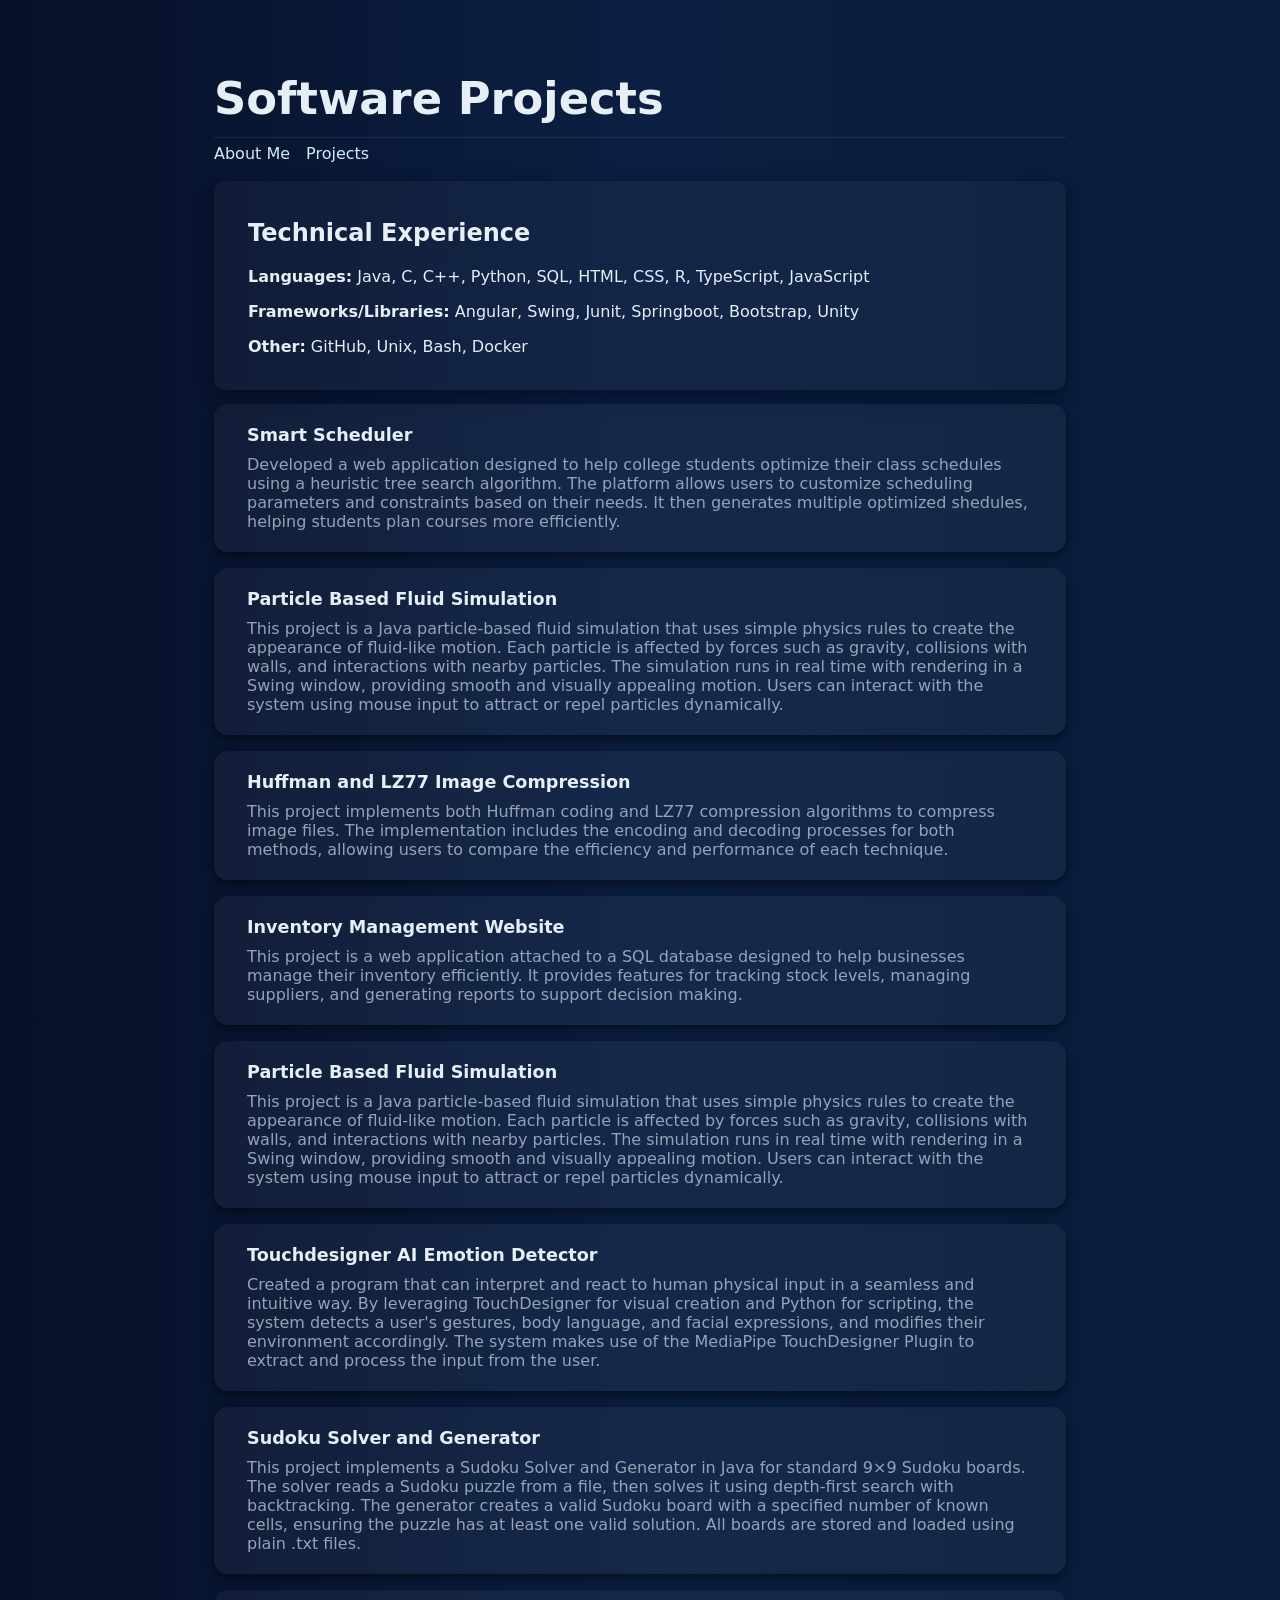
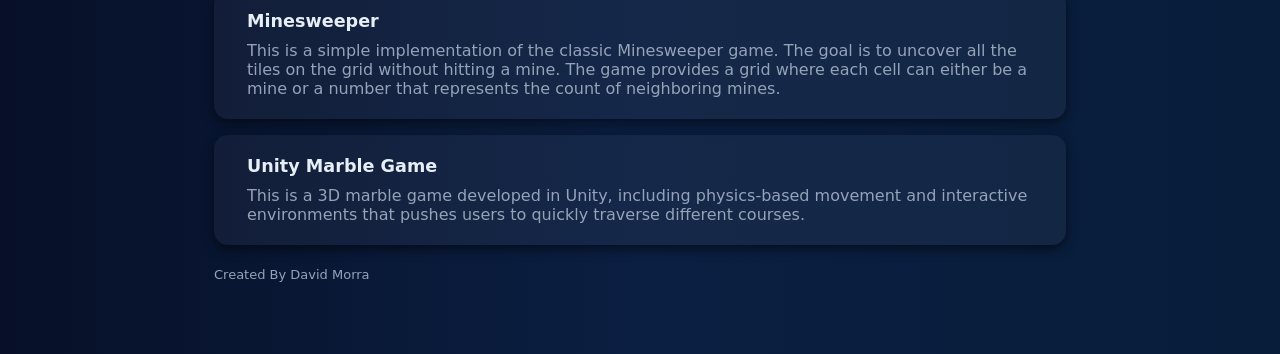
==== projects.html @ f547b562 "Add files via upload" ====
<!doctype html>
<html lang="en">
<head>
  <meta charset="utf-8">
  <meta name="viewport" content="width=device-width,initial-scale=1">
  <title>Projects — Website</title>
  <link rel="stylesheet" href="styles.css">
</head>
<body>
  <div class="wrap">
    <div class="topbar">
      <div class="topbar-title">
        <h1>Software Projects</h1>
      </div>
    </div>
    <nav class="site-nav">
      <a href="index.html">About Me</a>
      <a href="projects.html">Projects</a>
    </nav>

    <main style="margin-top:18px">
      <section class="card">
        <h2>Technical Experience</h2>
        <p><b>Languages:</b> Java, C, C++, Python, SQL, HTML, CSS, R, TypeScript, JavaScript</p>
        <p><b>Frameworks/Libraries:</b> Angular, Swing, Junit, Springboot, Bootstrap, Unity</p>
        <p><b>Other:</b> GitHub, Unix, Bash, Docker</p>
      </section>

      <section class="project-list">
        <a href="#" class="project-card-link">
          <article class="project-card">
            <h3>Smart Scheduler</h3>
            <p>Developed a web application designed to help college students optimize their class schedules using a heuristic tree search algorithm. The platform allows users to customize scheduling parameters and constraints based on their needs. It then generates multiple optimized shedules, helping students plan courses more efficiently.</p>
          </article>
        </a>
        <a href="https://github.com/DaveMorra/Particle-Based-Fluid-Simulation" target="_blank" class="project-card-link">
          <article class="project-card">
            <h3>Particle Based Fluid Simulation</h3>
            <p>This project is a Java particle-based fluid simulation that uses simple physics rules to create the appearance of fluid-like motion. Each particle is affected by forces such as gravity, collisions with walls, and interactions with nearby particles. The simulation runs in real time with rendering in a Swing window, providing smooth and visually appealing motion. Users can interact with the system using mouse input to attract or repel particles dynamically.</p>
          </article>
        </a>
        <a href="https://github.com/DaveMorra/Huffman-And-Iz77-Image-Compression" target="_blank" class="project-card-link">
          <article class="project-card">
            <h3>Huffman and LZ77 Image Compression</h3>
            <p>This project implements both Huffman coding and LZ77 compression algorithms to compress image files. The implementation includes the encoding and decoding processes for both methods, allowing users to compare the efficiency and performance of each technique.</p>
          </article>
        </a>
        <a href="https://github.com/DaveMorra/Inventory-Management-Website" target="_blank" class="project-card-link">
          <article class="project-card">
            <h3>Inventory Management Website</h3>
            <p>This project is a web application attached to a SQL database designed to help businesses manage their inventory efficiently. It provides features for tracking stock levels, managing suppliers, and generating reports to support decision making.</p>
          </article>
        </a>
        <a href="https://github.com/DaveMorra/Particle-Based-Fluid-Simulation" target="_blank" class="project-card-link">
          <article class="project-card">
            <h3>Particle Based Fluid Simulation</h3>
            <p>This project is a Java particle-based fluid simulation that uses simple physics rules to create the appearance of fluid-like motion. Each particle is affected by forces such as gravity, collisions with walls, and interactions with nearby particles. The simulation runs in real time with rendering in a Swing window, providing smooth and visually appealing motion. Users can interact with the system using mouse input to attract or repel particles dynamically.</p>
          </article>
        </a>
                <a href="https://github.com/DaveMorra/Touchdesigner-AI-Emotion-Detector" target="_blank" class="project-card-link">
          <article class="project-card">
            <h3>Touchdesigner AI Emotion Detector</h3>
            <p>Created a program that can interpret and react to human physical input in a seamless and intuitive way. By leveraging TouchDesigner for visual creation and Python for scripting, the system detects a user's gestures, body language, and facial expressions, and modifies their environment accordingly. The system makes use of the MediaPipe TouchDesigner Plugin to extract and process the input from the user.</p>
          </article>
        </a>
                <a href="https://github.com/DaveMorra/Sudoku-Solver-And-Generator" target="_blank" class="project-card-link">
          <article class="project-card">
            <h3>Sudoku Solver and Generator</h3>
            <p>This project implements a Sudoku Solver and Generator in Java for standard 9×9 Sudoku boards. The solver reads a Sudoku puzzle from a file, then solves it using depth-first search with backtracking. The generator creates a valid Sudoku board with a specified number of known cells, ensuring the puzzle has at least one valid solution. All boards are stored and loaded using plain .txt files.</p>
          </article>
        </a>
                <a href="https://github.com/DaveMorra/Minesweeper" target="_blank" class="project-card-link">
          <article class="project-card">
            <h3>Minesweeper</h3>
            <p>This is a simple implementation of the classic Minesweeper game. The goal is to uncover all the tiles on the grid without hitting a mine. The game provides a grid where each cell can either be a mine or a number that represents the count of neighboring mines.</p>
          </article>
        </a>
          <a href="https://www.youtube.com/watch?v=tYbfSUVoG9Q" target="_blank" class="project-card-link">
          <article class="project-card">
            <h3>Unity Marble Game</h3>
            <p>This is a 3D marble game developed in Unity, including physics-based movement and interactive environments that pushes users to quickly traverse different courses.</p>
          </article>
        </a>
      </section>

      <footer>
        <div>Created By David Morra</div>
      </footer>
    </main>
  </div>
</body>
</html>
---- styles.css ----
:root{--bg:#0f1724;--card:#0b1220;--accent:#06b6d4;--muted:#94a3b8;color-scheme:dark}
*{box-sizing:border-box}
html{min-height:100%}
body{min-height:100vh;margin:0;font-family:Inter,Segoe UI,Roboto,system-ui,-apple-system,Arial;background:linear-gradient(270deg,#071028 0%,#0b1f42 25%,#081d3a 50%,#0b1f42 75%,#071028 100%);background-size:200% 200%;-webkit-animation:AnimationName 30s ease infinite;-moz-animation:AnimationName 30s ease infinite;animation:AnimationName 30s ease infinite;color:#e6eef6;overflow-x:hidden}
.wrap{max-width:900px;margin:48px auto;padding:24px}
header{display:flex;align-items:center;justify-content:space-between;gap:1rem;flex-wrap:wrap}
.topbar{display:flex;align-items:center;justify-content:space-between;gap:1rem;padding-bottom:12px;border-bottom:1px solid rgba(255,255,255,.08)}
.topbar + .site-nav{margin-top:6px}
.topbar-title{display:flex;align-items:flex-end;gap:0.75rem}
.topbar-title h1{margin:0;font-weight:700;font-size:2.8rem}
.header-right{display:flex;align-items:center;gap:1rem}
.site-nav{display:flex;gap:16px}
.site-nav a{color:#cfeff6;text-decoration:none;font-weight:500;transition:color .2s ease}
.site-nav a:hover{color:var(--accent)}
p.lead{color:var(--muted);margin:0}
.card{background:rgba(255,255,255,0.03);padding:18px 34px;border-radius:12px;box-shadow:0 6px 18px rgba(2,6,23,.6)}
.project-list{display:grid;gap:16px;margin-top:14px}
.project-card-link{text-decoration:none;color:inherit;display:block}
.project-card{background:rgba(255,255,255,0.04);padding:20px 32px;border-radius:14px;border:1px solid rgba(255, 255, 255, 0.0);box-shadow:0 4px 12px rgba(0,0,0,.55);transition:transform .2s ease,box-shadow .2s ease;cursor:pointer}
.project-card-link:hover .project-card{transform:translateY(-2px);box-shadow:0 14px 30px rgba(0,0,0,.45)}
.project-card h3{margin:0 0 10px;font-size:1.1rem}
.project-card p{margin:0;color:var(--muted)}
pre{white-space:pre-wrap;font-size:13px;color:#cfeff6}
.btn{background:var(--accent);color:#04202a;padding:8px 12px;border-radius:8px;border:none;cursor:pointer}
footer{margin-top:22px;color:var(--muted);font-size:13px}
@media (max-width:768px){
  .wrap{max-width:100%;margin:20px auto;padding:16px}
  .topbar{flex-direction:column;align-items:flex-start;gap:1rem}
  .topbar-title{width:100%}
  .topbar-title h1{font-size:2.4rem}
  .site-nav{gap:12px}
  .page-intro{margin-top:12px}
  .card{padding:18px 20px}
  .project-card{padding:16px 20px}
  p.lead{font-size:0.95rem}
  h2{font-size:1.5rem}
}

@media (max-width:480px){
  .wrap{padding:12px}
  .topbar-title h1{font-size:2rem}
  .site-nav{gap:10px}
  .site-nav a{font-size:0.9rem}
  .card{padding:14px 16px}
  .project-card{padding:14px 16px}
  p{font-size:0.95rem}
  footer{font-size:12px}
}

@-webkit-keyframes AnimationName {
    0%{background-position:0% 50%}
    50%{background-position:100% 50%}
    100%{background-position:0% 50%}
}
@-moz-keyframes AnimationName {
    0%{background-position:0% 50%}
    50%{background-position:100% 50%}
    100%{background-position:0% 50%}
}
@keyframes AnimationName {
    0%{background-position:0% 50%}
    50%{background-position:100% 50%}
    100%{background-position:0% 50%}
}
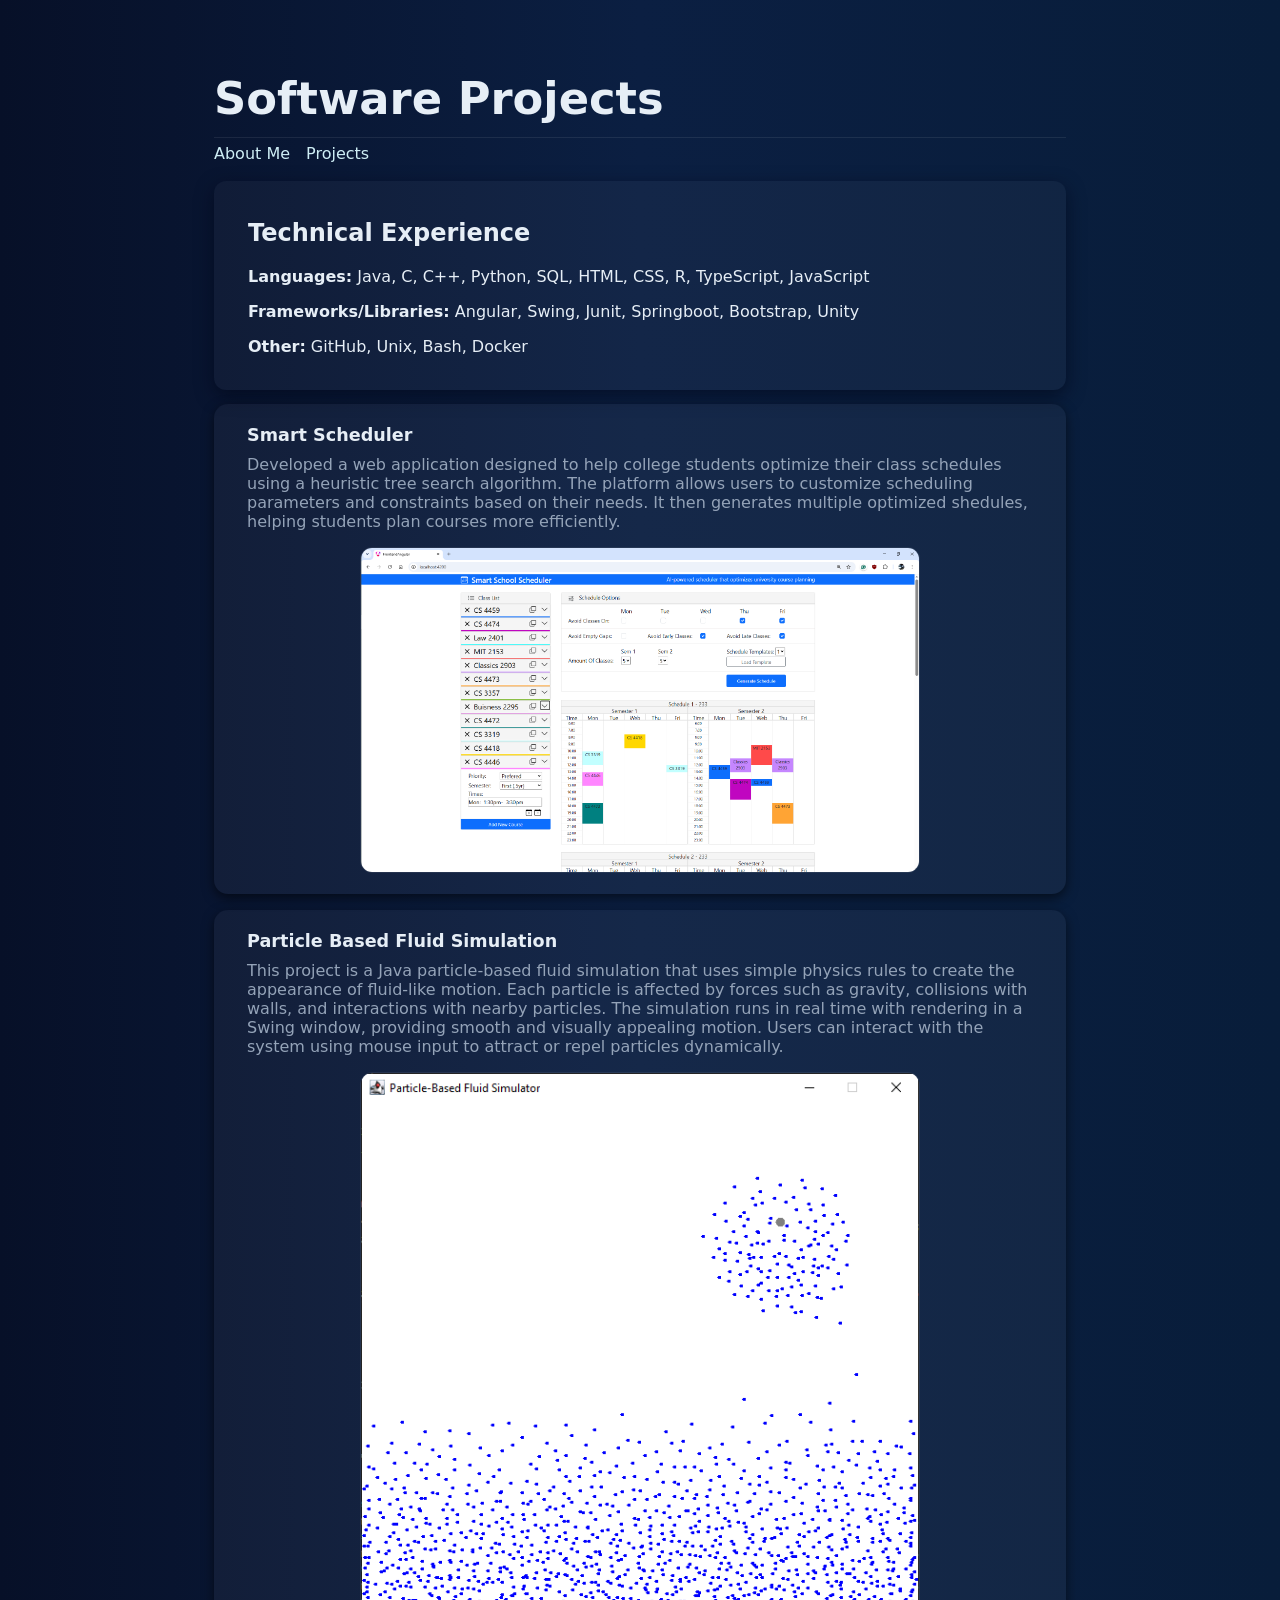
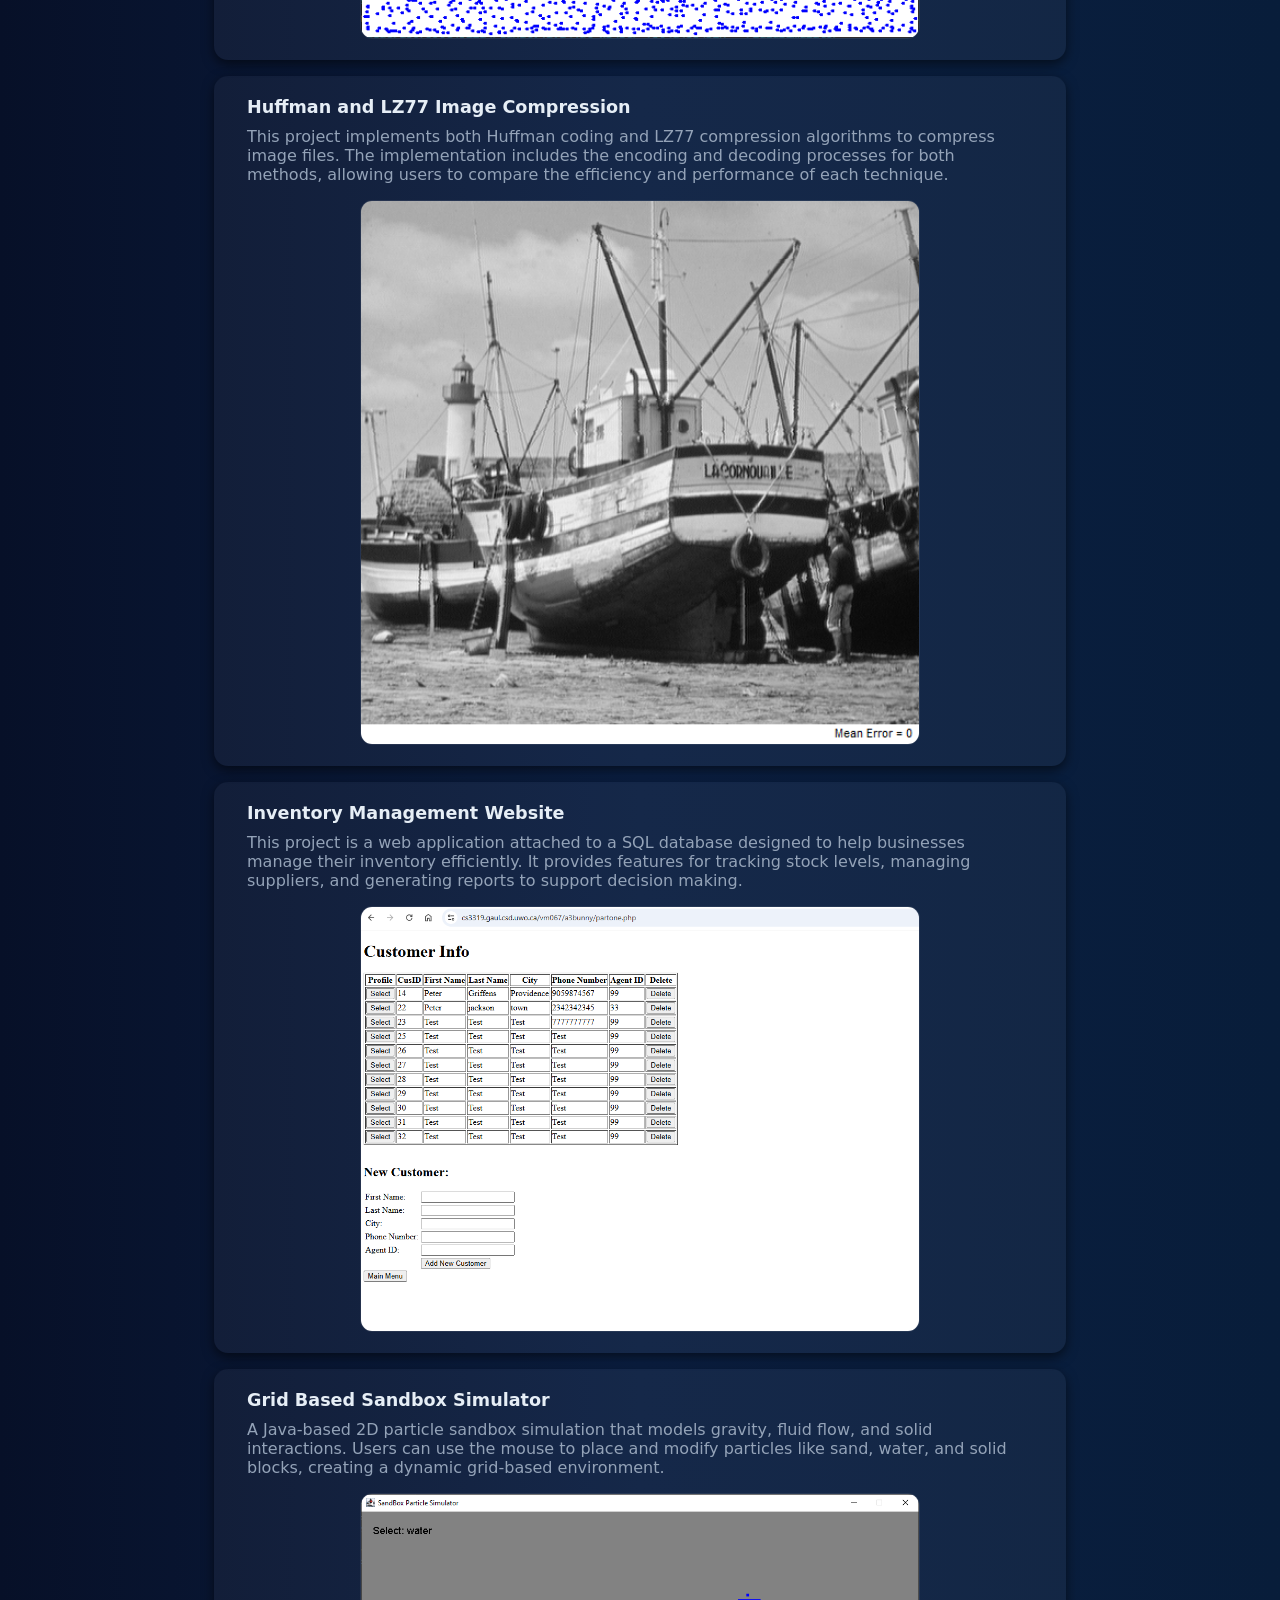
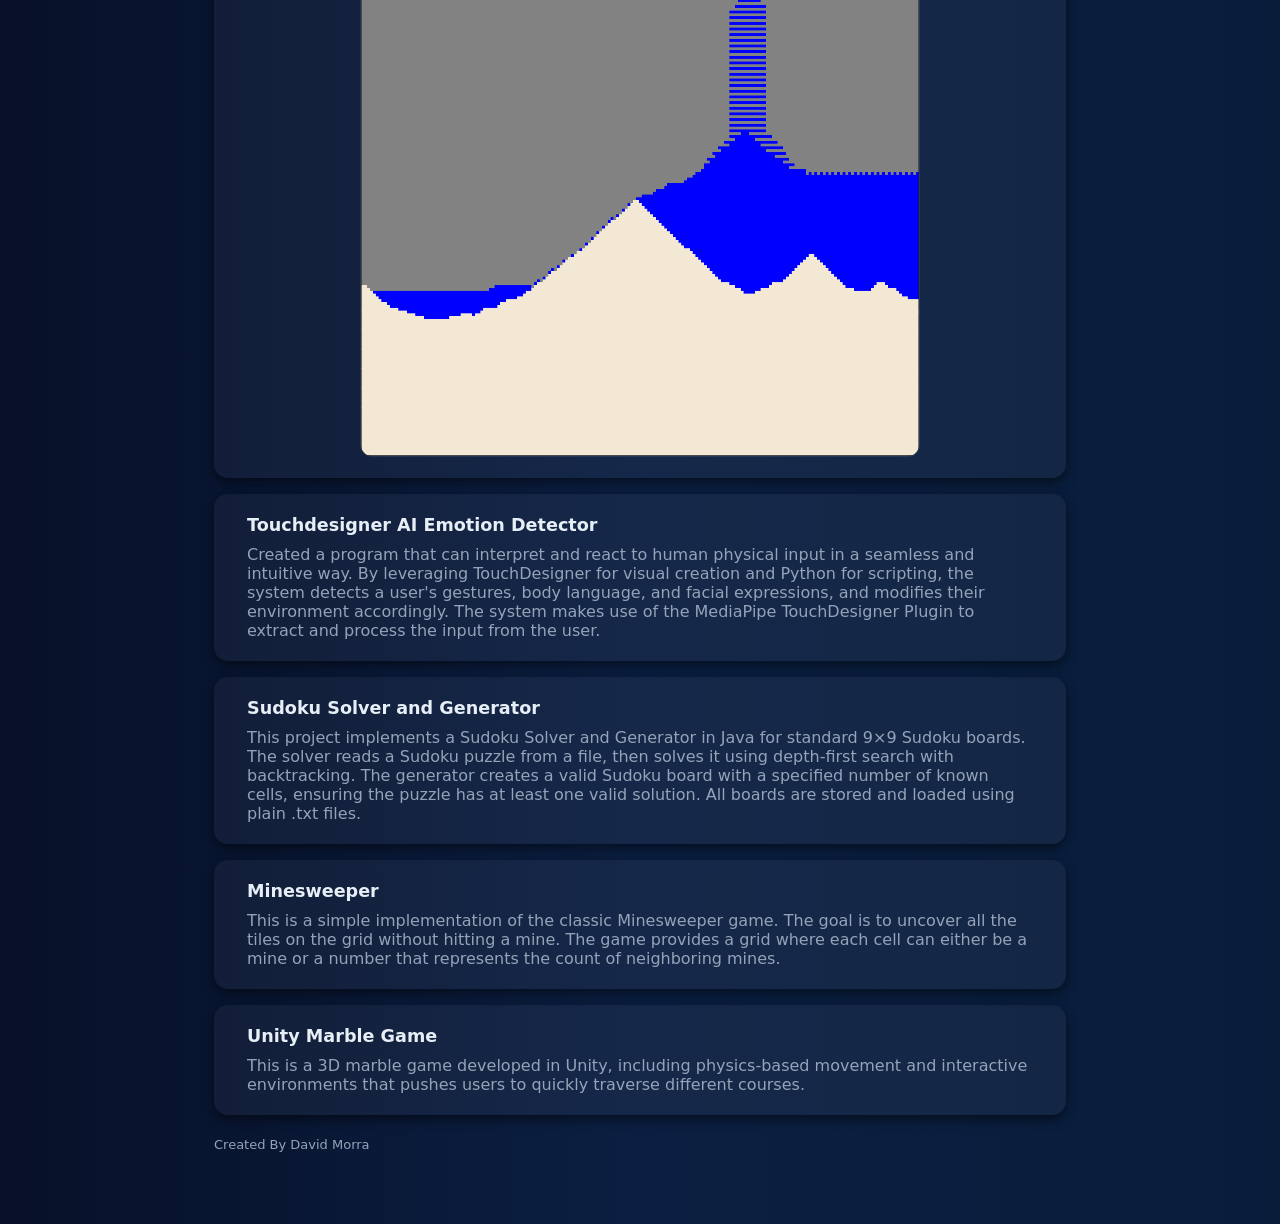
==== commit 21d42618: "Add files via upload" ====
--- a/projects.html
+++ b/projects.html
@@ -3,7 +3,7 @@
 <head>
   <meta charset="utf-8">
   <meta name="viewport" content="width=device-width,initial-scale=1">
-  <title>Projects — Website</title>
+  <title>David Morra — Projects</title>
   <link rel="stylesheet" href="styles.css">
 </head>
 <body>
@@ -27,34 +27,39 @@
       </section>
 
       <section class="project-list">
-        <a href="#" class="project-card-link">
+        <a href="" class="project-card-link">
           <article class="project-card">
             <h3>Smart Scheduler</h3>
             <p>Developed a web application designed to help college students optimize their class schedules using a heuristic tree search algorithm. The platform allows users to customize scheduling parameters and constraints based on their needs. It then generates multiple optimized shedules, helping students plan courses more efficiently.</p>
+            <img class="project-card-image" src="images/sss3.png" alt="Smart Scheduler screenshot">
           </article>
         </a>
         <a href="https://github.com/DaveMorra/Particle-Based-Fluid-Simulation" target="_blank" class="project-card-link">
           <article class="project-card">
             <h3>Particle Based Fluid Simulation</h3>
             <p>This project is a Java particle-based fluid simulation that uses simple physics rules to create the appearance of fluid-like motion. Each particle is affected by forces such as gravity, collisions with walls, and interactions with nearby particles. The simulation runs in real time with rendering in a Swing window, providing smooth and visually appealing motion. Users can interact with the system using mouse input to attract or repel particles dynamically.</p>
+            <img class="project-card-image" src="images/pbfs1.png" alt="Particle Based Fluid Simulation screenshot">
           </article>
         </a>
         <a href="https://github.com/DaveMorra/Huffman-And-Iz77-Image-Compression" target="_blank" class="project-card-link">
           <article class="project-card">
             <h3>Huffman and LZ77 Image Compression</h3>
             <p>This project implements both Huffman coding and LZ77 compression algorithms to compress image files. The implementation includes the encoding and decoding processes for both methods, allowing users to compare the efficiency and performance of each technique.</p>
+            <img class="project-card-image" src="images/ca1.png" alt="Image compression screenshot">
           </article>
         </a>
-        <a href="https://github.com/DaveMorra/Inventory-Management-Website" target="_blank" class="project-card-link">
+        <a href="" target="_blank" class="project-card-link">
           <article class="project-card">
             <h3>Inventory Management Website</h3>
             <p>This project is a web application attached to a SQL database designed to help businesses manage their inventory efficiently. It provides features for tracking stock levels, managing suppliers, and generating reports to support decision making.</p>
+            <img class="project-card-image" src="images/sd2.png" alt="Inventory Management screenshot">
           </article>
         </a>
-        <a href="https://github.com/DaveMorra/Particle-Based-Fluid-Simulation" target="_blank" class="project-card-link">
+        <a href="https://github.com/DaveMorra/Grid-Based-Sandbox-Simulator" target="_blank" class="project-card-link">
           <article class="project-card">
-            <h3>Particle Based Fluid Simulation</h3>
-            <p>This project is a Java particle-based fluid simulation that uses simple physics rules to create the appearance of fluid-like motion. Each particle is affected by forces such as gravity, collisions with walls, and interactions with nearby particles. The simulation runs in real time with rendering in a Swing window, providing smooth and visually appealing motion. Users can interact with the system using mouse input to attract or repel particles dynamically.</p>
+            <h3>Grid Based Sandbox Simulator</h3>
+            <p>A Java-based 2D particle sandbox simulation that models gravity, fluid flow, and solid interactions. Users can use the mouse to place and modify particles like sand, water, and solid blocks, creating a dynamic grid-based environment.</p>
+            <img class="project-card-image" src="images/sps1.png" alt="Grid Based Sandbox Simulator screenshot">
           </article>
         </a>
                 <a href="https://github.com/DaveMorra/Touchdesigner-AI-Emotion-Detector" target="_blank" class="project-card-link">
--- a/styles.css
+++ b/styles.css
@@ -17,6 +17,7 @@
 .project-list{display:grid;gap:16px;margin-top:14px}
 .project-card-link{text-decoration:none;color:inherit;display:block}
 .project-card{background:rgba(255,255,255,0.04);padding:20px 32px;border-radius:14px;border:1px solid rgba(255, 255, 255, 0.0);box-shadow:0 4px 12px rgba(0,0,0,.55);transition:transform .2s ease,box-shadow .2s ease;cursor:pointer}
+.project-card-image{display:block;width:100%;max-width:560px;height:auto;margin:16px auto 0 auto;border-radius:12px;border:1px solid rgba(255,255,255,.08)}
 .project-card-link:hover .project-card{transform:translateY(-2px);box-shadow:0 14px 30px rgba(0,0,0,.45)}
 .project-card h3{margin:0 0 10px;font-size:1.1rem}
 .project-card p{margin:0;color:var(--muted)}
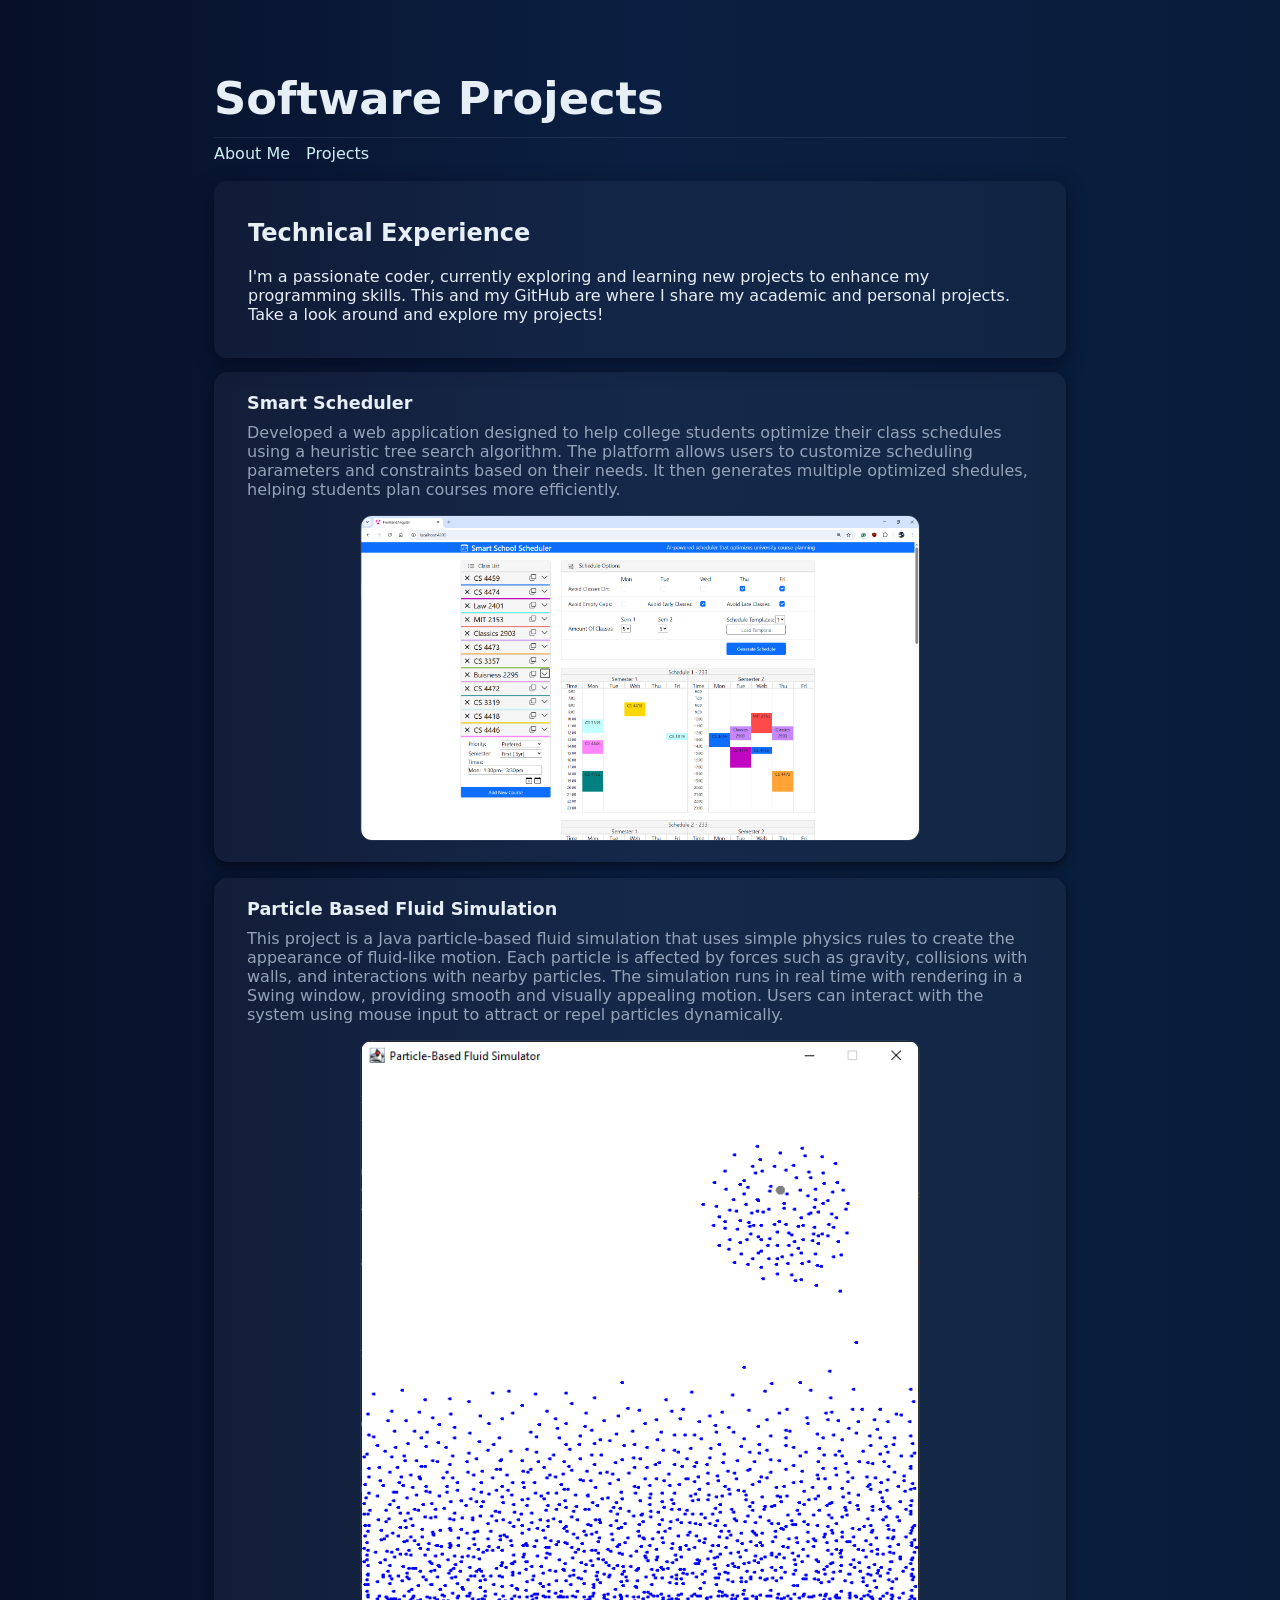
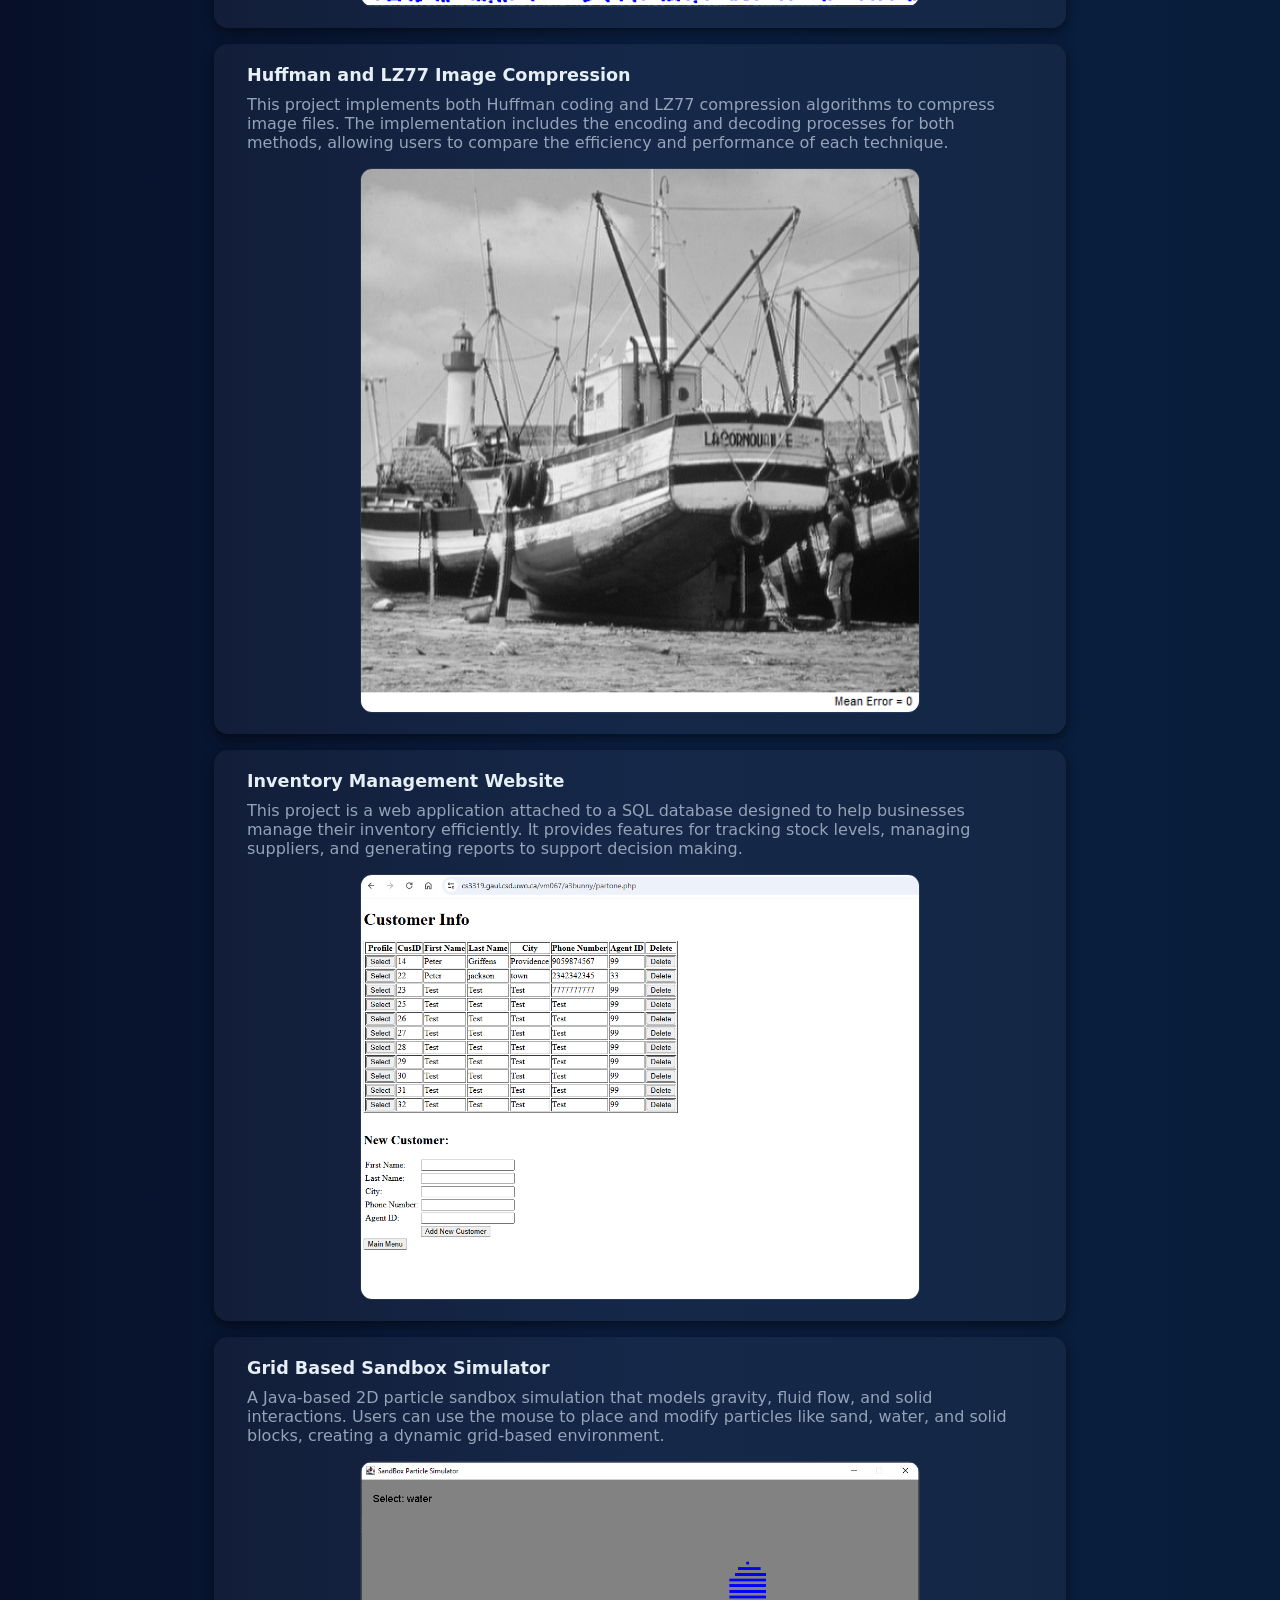
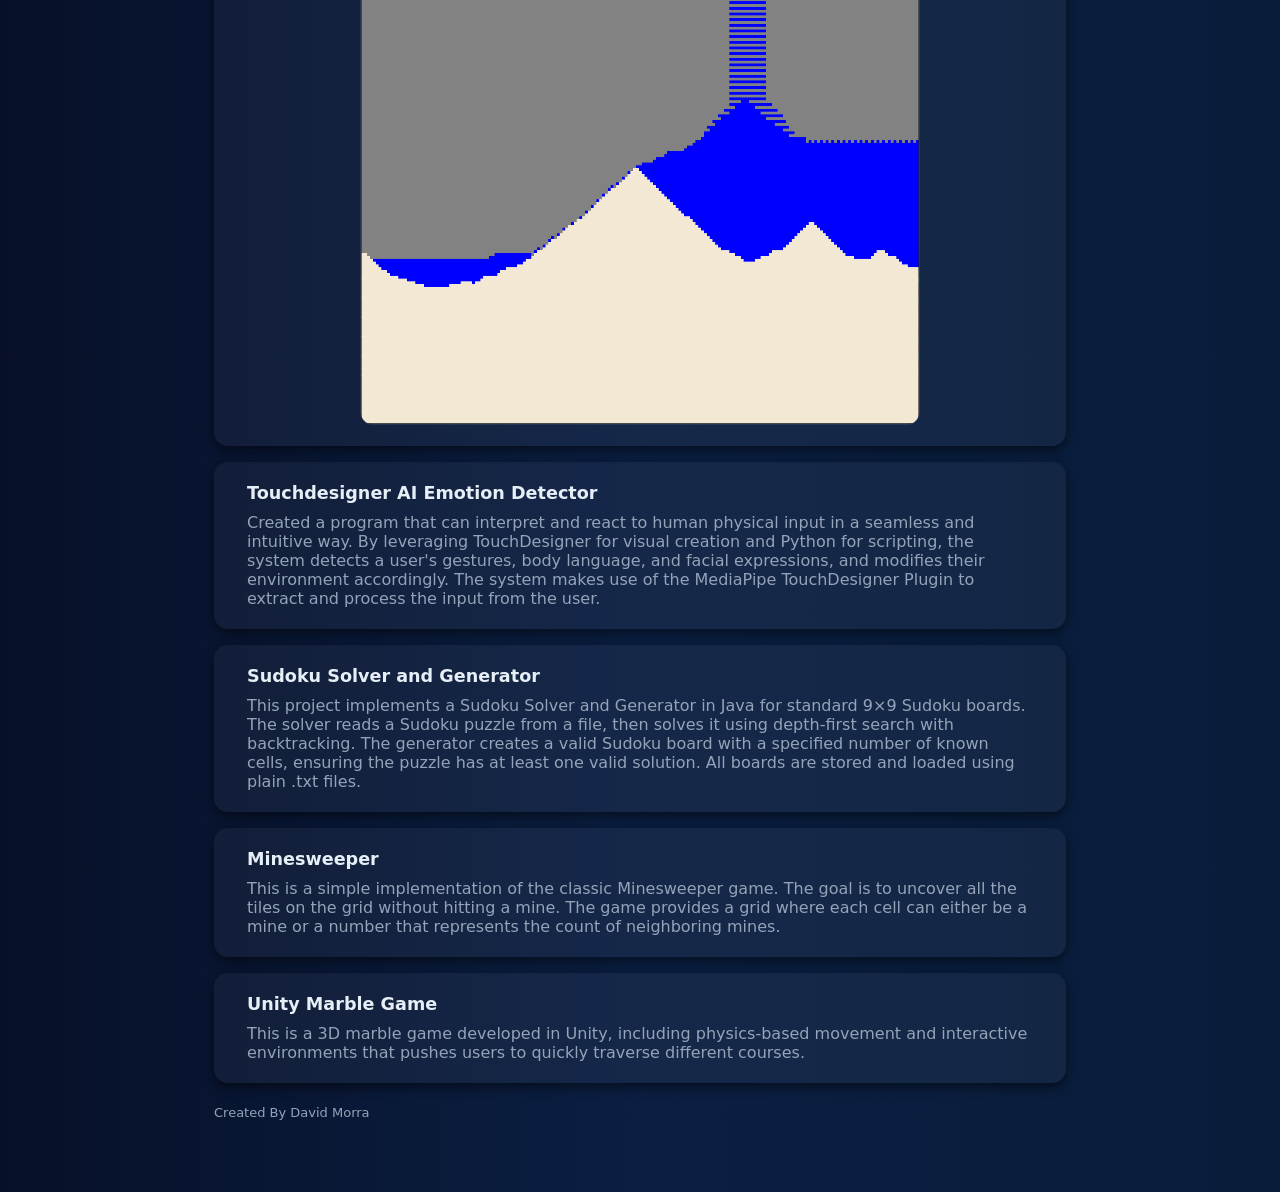
==== commit 3c2f3bf3: "Update projects.html" ====
--- a/projects.html
+++ b/projects.html
@@ -21,9 +21,7 @@
     <main style="margin-top:18px">
       <section class="card">
         <h2>Technical Experience</h2>
-        <p><b>Languages:</b> Java, C, C++, Python, SQL, HTML, CSS, R, TypeScript, JavaScript</p>
-        <p><b>Frameworks/Libraries:</b> Angular, Swing, Junit, Springboot, Bootstrap, Unity</p>
-        <p><b>Other:</b> GitHub, Unix, Bash, Docker</p>
+        <p>I'm a passionate coder, currently exploring and learning new projects to enhance my programming skills. This and my GitHub are where I share my academic and personal projects. Take a look around and explore my projects!</p>
       </section>
 
       <section class="project-list">
@@ -94,4 +92,4 @@
     </main>
   </div>
 </body>
-</html>+</html>
--- a/styles.css
+++ b/styles.css
@@ -24,6 +24,7 @@
 pre{white-space:pre-wrap;font-size:13px;color:#cfeff6}
 .btn{background:var(--accent);color:#04202a;padding:8px 12px;border-radius:8px;border:none;cursor:pointer}
 footer{margin-top:22px;color:var(--muted);font-size:13px}
+project-card-image{max-width:468px}
 @media (max-width:768px){
   .wrap{max-width:100%;margin:20px auto;padding:16px}
   .topbar{flex-direction:column;align-items:flex-start;gap:1rem}
@@ -62,4 +63,4 @@
     0%{background-position:0% 50%}
     50%{background-position:100% 50%}
     100%{background-position:0% 50%}
-}+}
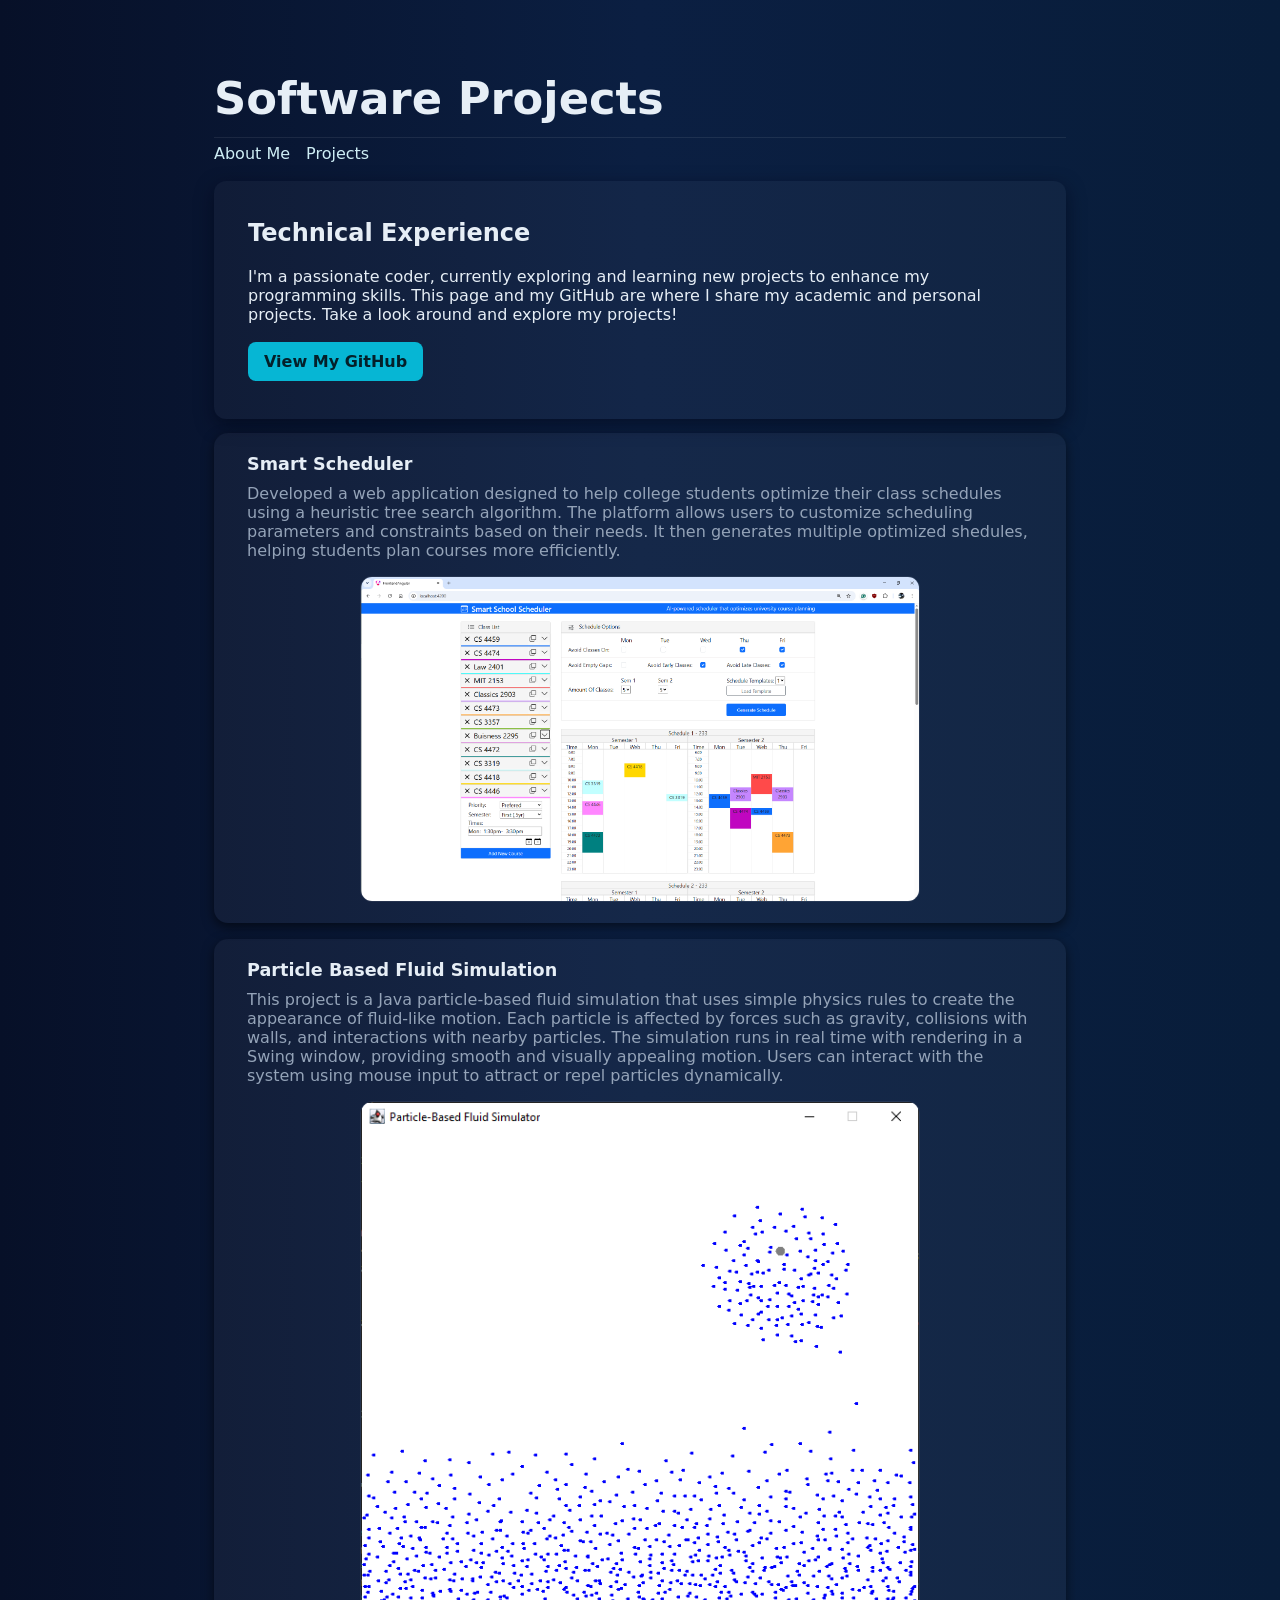
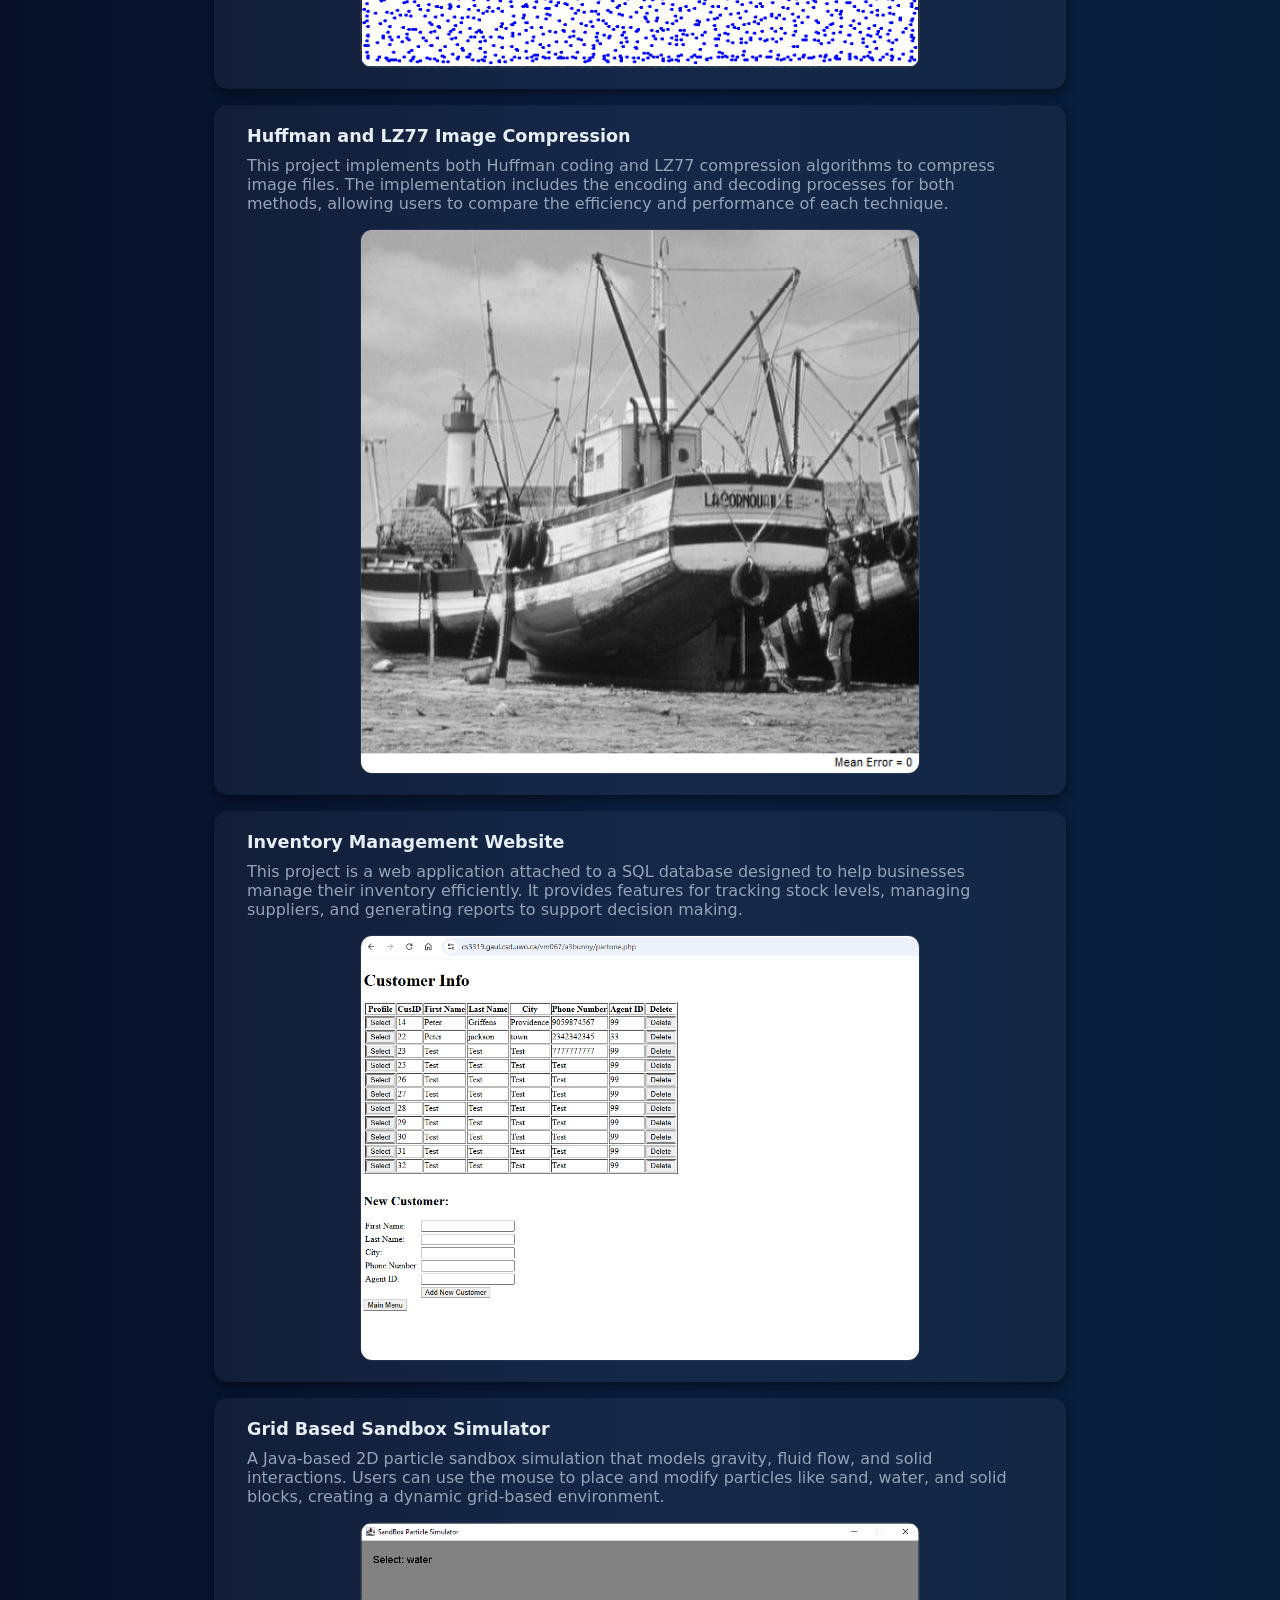
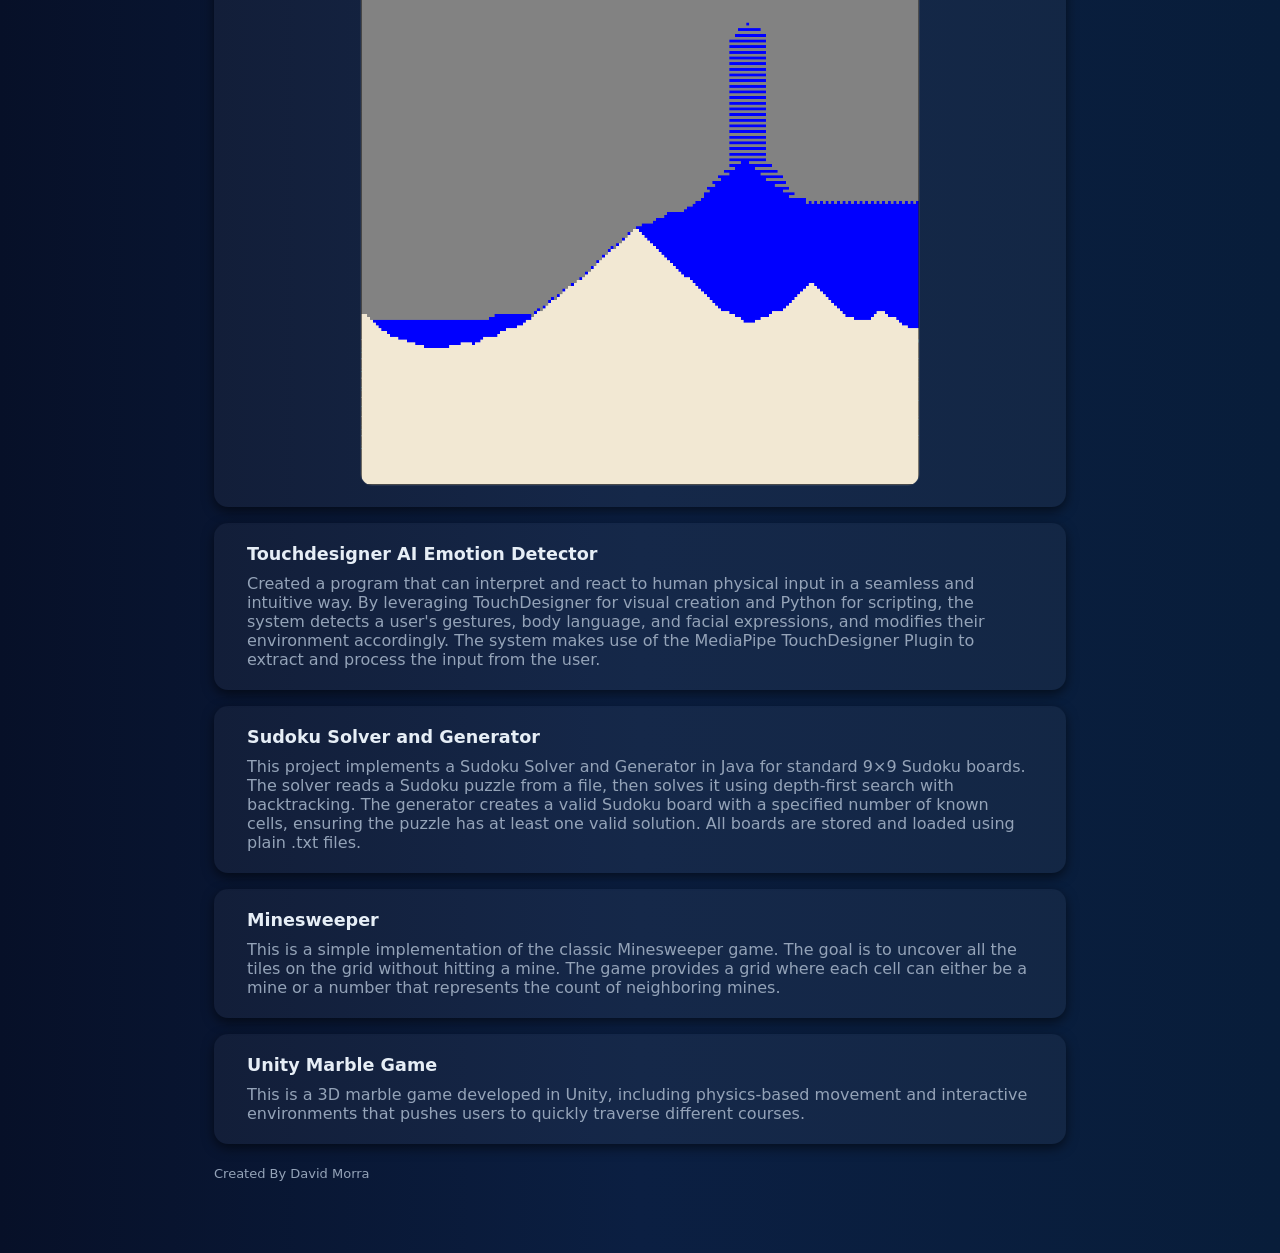
==== commit e87b6be5: "Update projects.html" ====
--- a/projects.html
+++ b/projects.html
@@ -21,7 +21,10 @@
     <main style="margin-top:18px">
       <section class="card">
         <h2>Technical Experience</h2>
-        <p>I'm a passionate coder, currently exploring and learning new projects to enhance my programming skills. This and my GitHub are where I share my academic and personal projects. Take a look around and explore my projects!</p>
+        <p>I'm a passionate coder, currently exploring and learning new projects to enhance my programming skills. This page and my GitHub are where I share my academic and personal projects. Take a look around and explore my projects!</p>
+      <div style="margin-top:18px;margin-bottom:20px;">
+          <a href="https://github.com/DaveMorra" style="background:var(--accent);color:#04202a;padding:10px 16px;border-radius:8px;text-decoration:none;font-weight:600;display:inline-block;transition:opacity .2s ease;" onmouseover="this.style.opacity='0.8'" onmouseout="this.style.opacity='1'">View My GitHub</a>
+        </div>
       </section>
 
       <section class="project-list">
@@ -46,7 +49,7 @@
             <img class="project-card-image" src="images/ca1.png" alt="Image compression screenshot">
           </article>
         </a>
-        <a href="" target="_blank" class="project-card-link">
+        <a href="" class="project-card-link">
           <article class="project-card">
             <h3>Inventory Management Website</h3>
             <p>This project is a web application attached to a SQL database designed to help businesses manage their inventory efficiently. It provides features for tracking stock levels, managing suppliers, and generating reports to support decision making.</p>
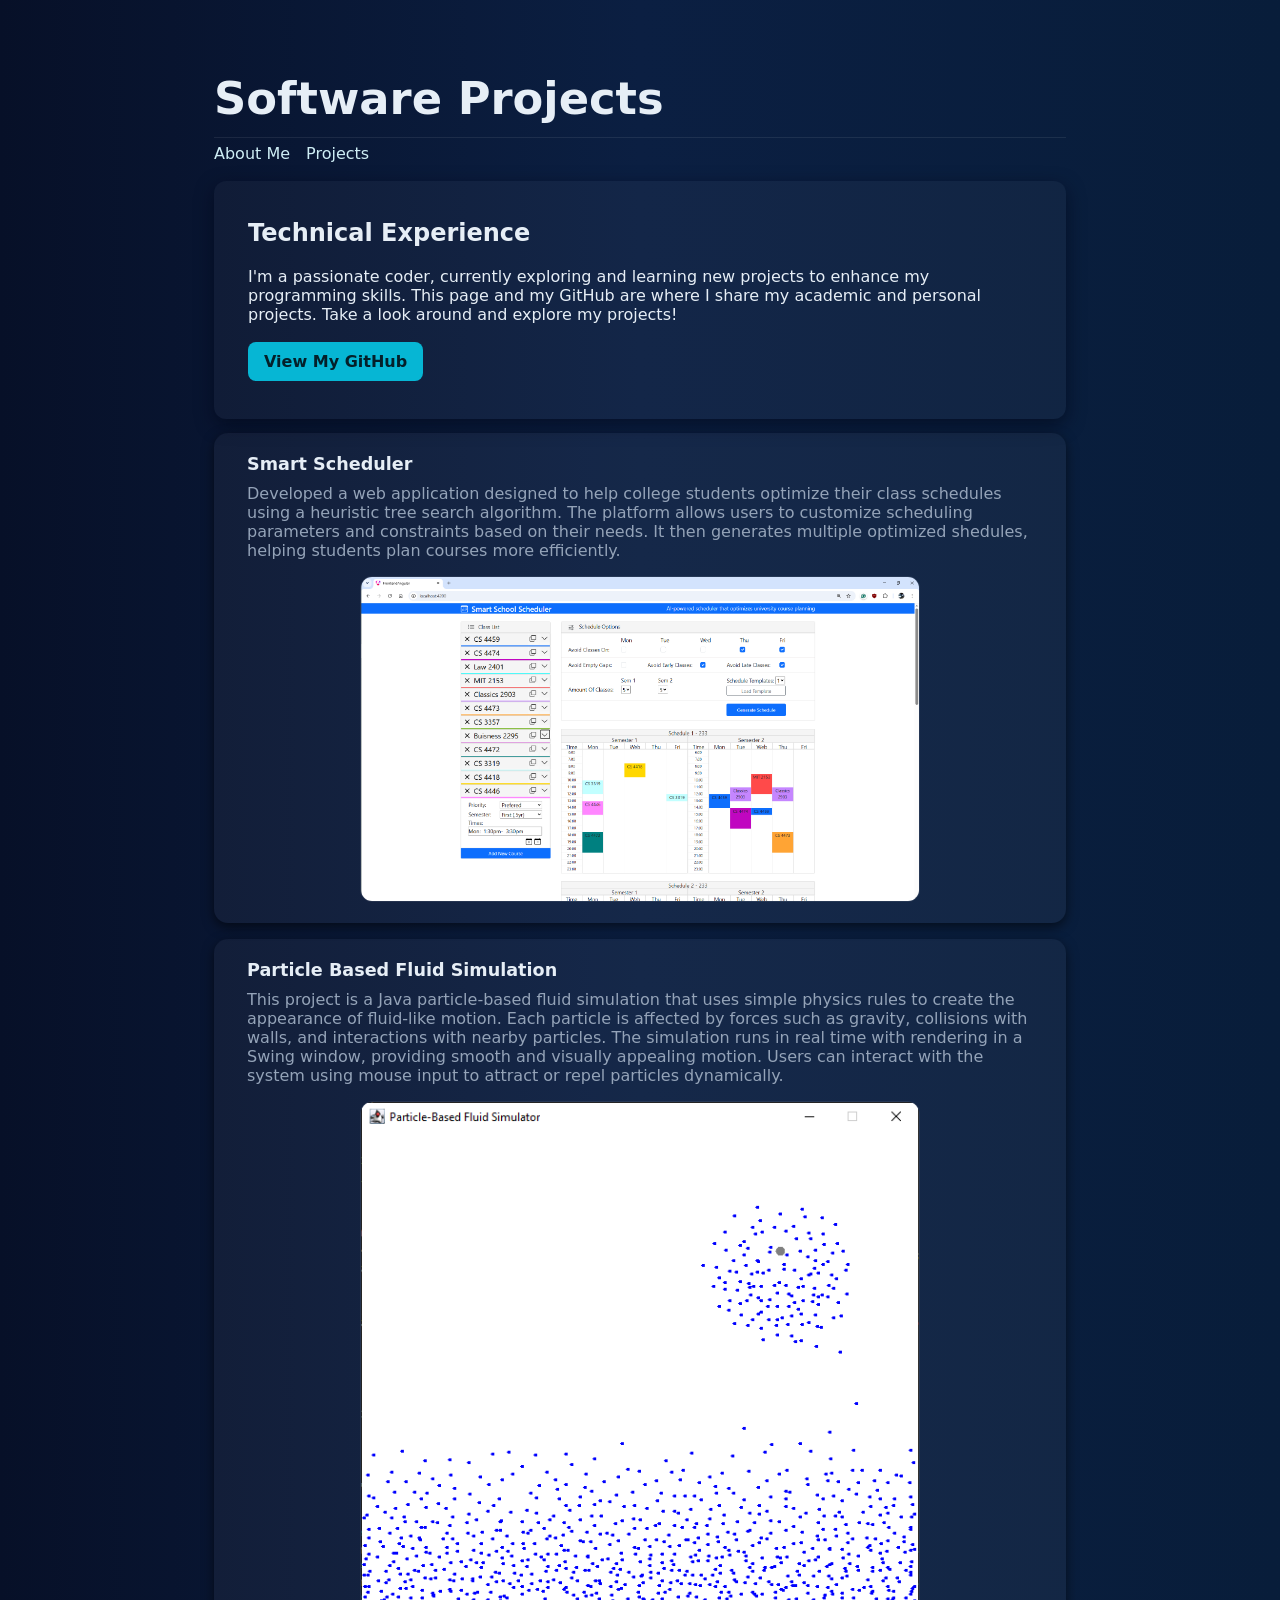
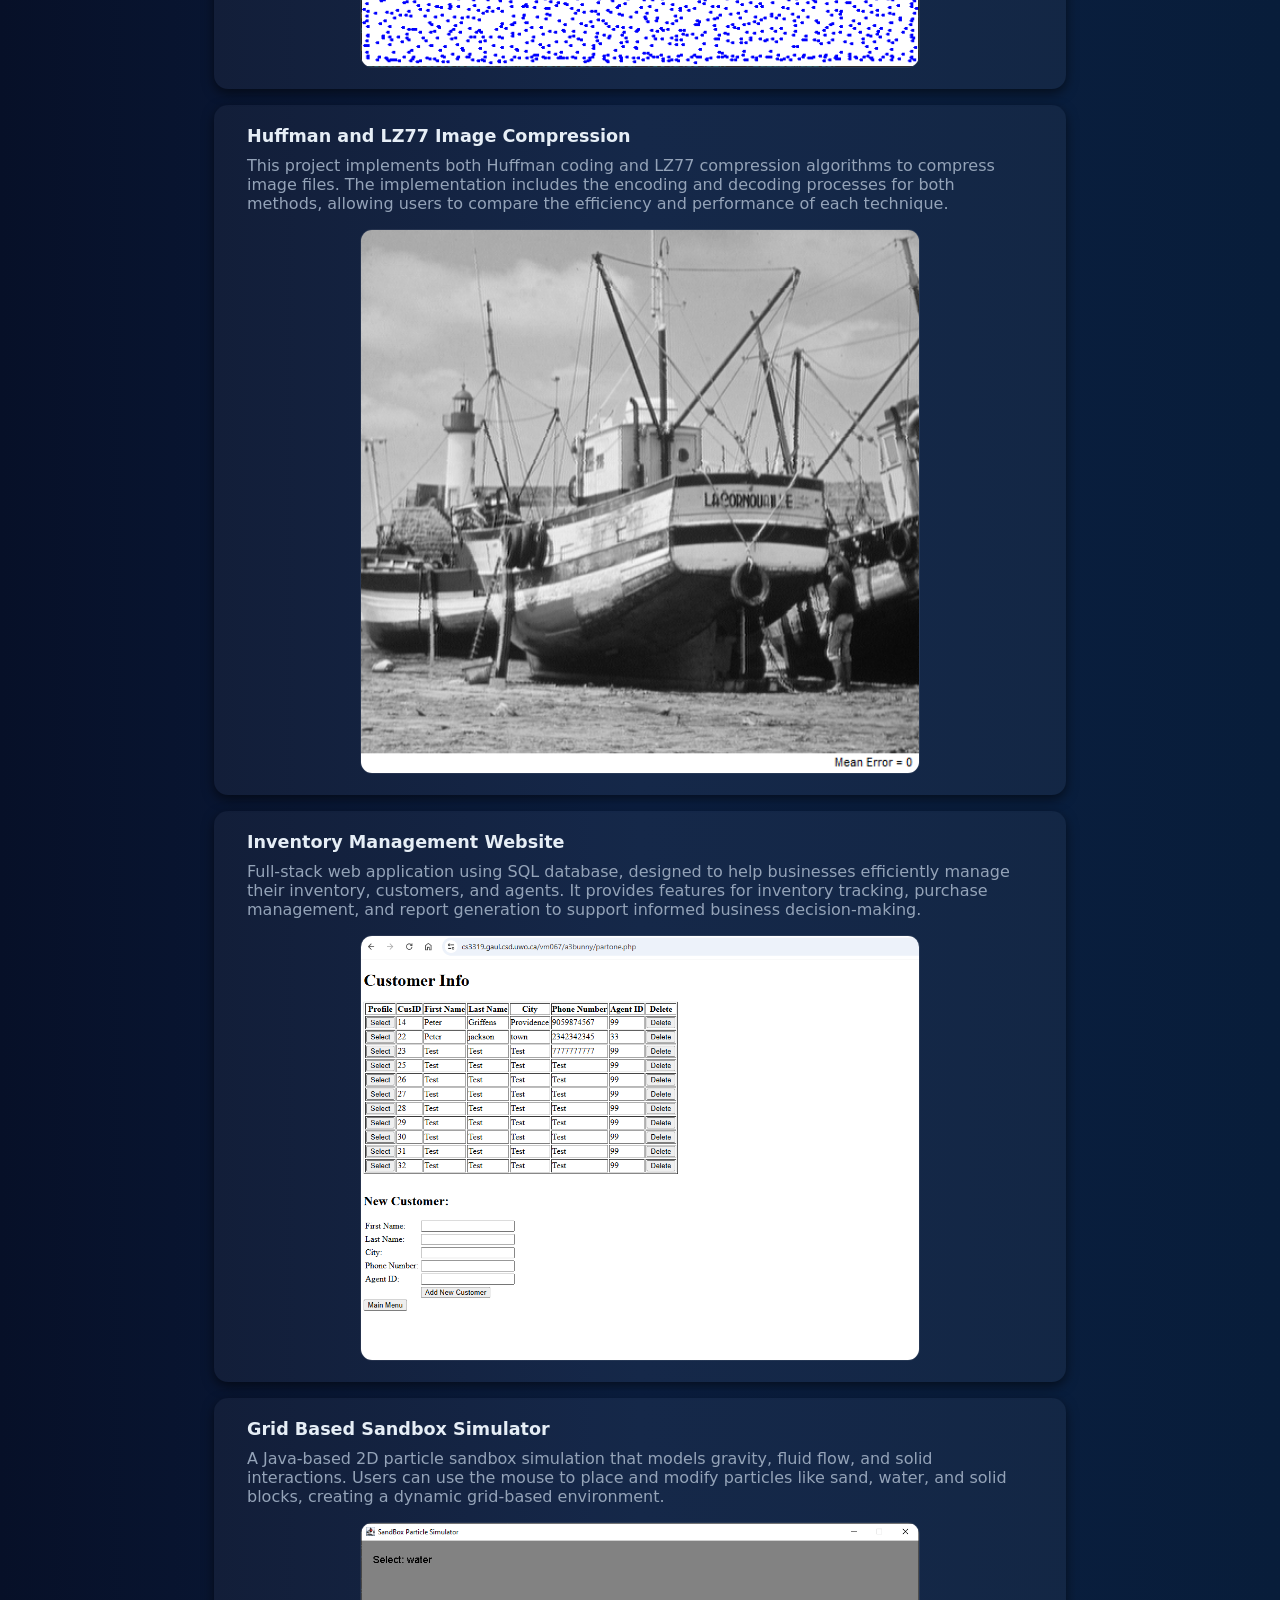
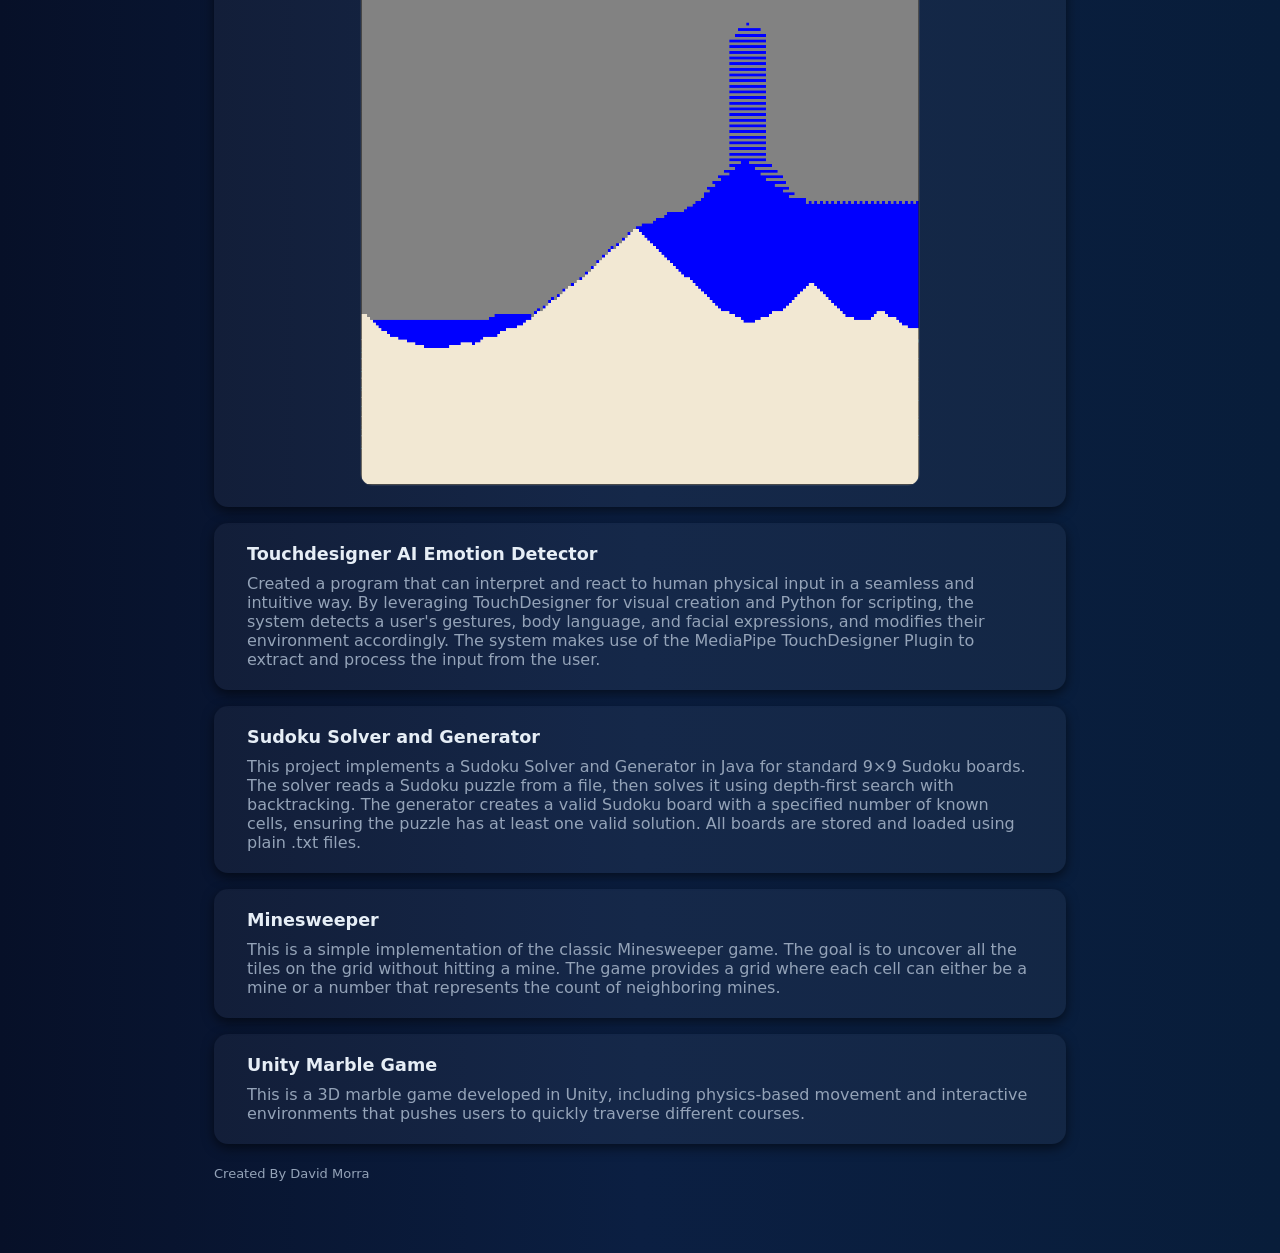
==== commit 3cb6fd81: "Revise project descriptions and formatting in projects.html Updated project descriptions and fixed m" ====
--- a/projects.html
+++ b/projects.html
@@ -52,7 +52,7 @@
         <a href="" class="project-card-link">
           <article class="project-card">
             <h3>Inventory Management Website</h3>
-            <p>This project is a web application attached to a SQL database designed to help businesses manage their inventory efficiently. It provides features for tracking stock levels, managing suppliers, and generating reports to support decision making.</p>
+            <p>Full-stack web application using SQL database, designed to help businesses efficiently manage their inventory, customers, and agents. It provides features for inventory tracking, purchase management, and report generation to support informed business decision-making.</p>
             <img class="project-card-image" src="images/sd2.png" alt="Inventory Management screenshot">
           </article>
         </a>
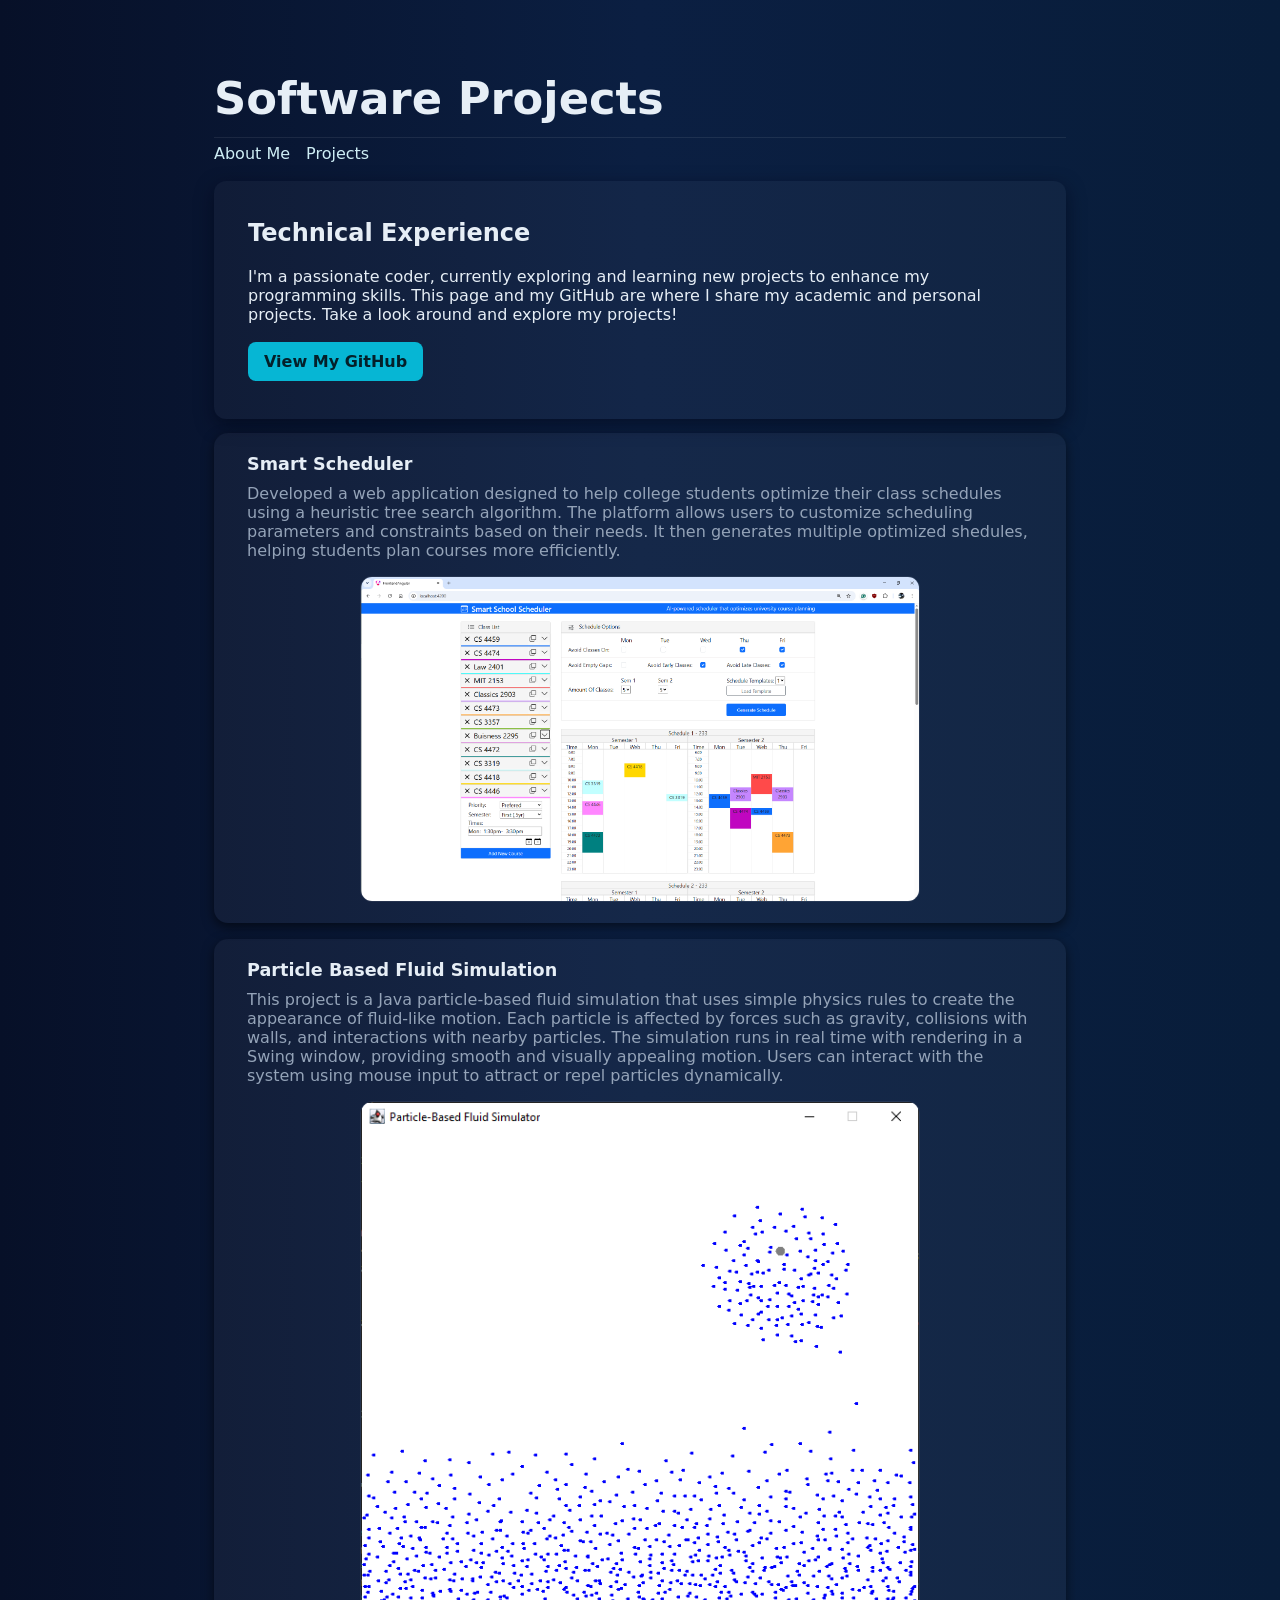
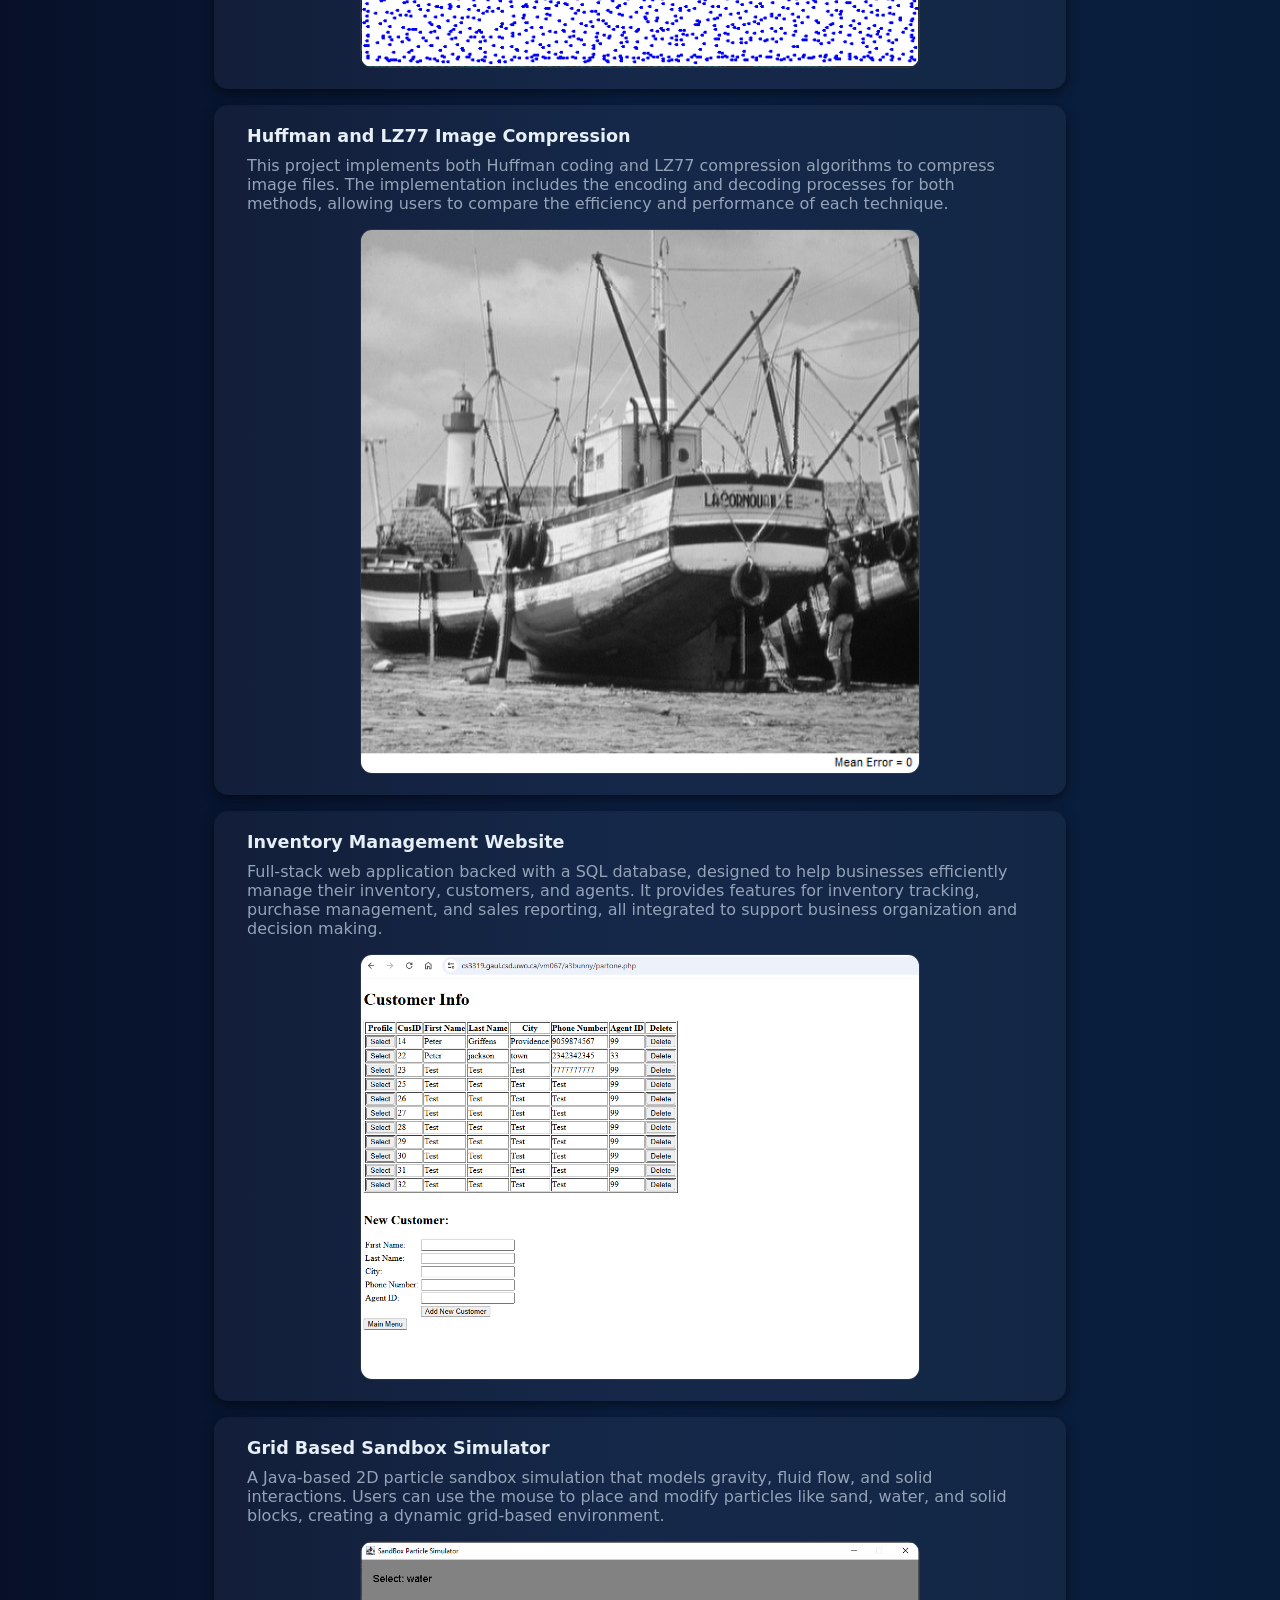
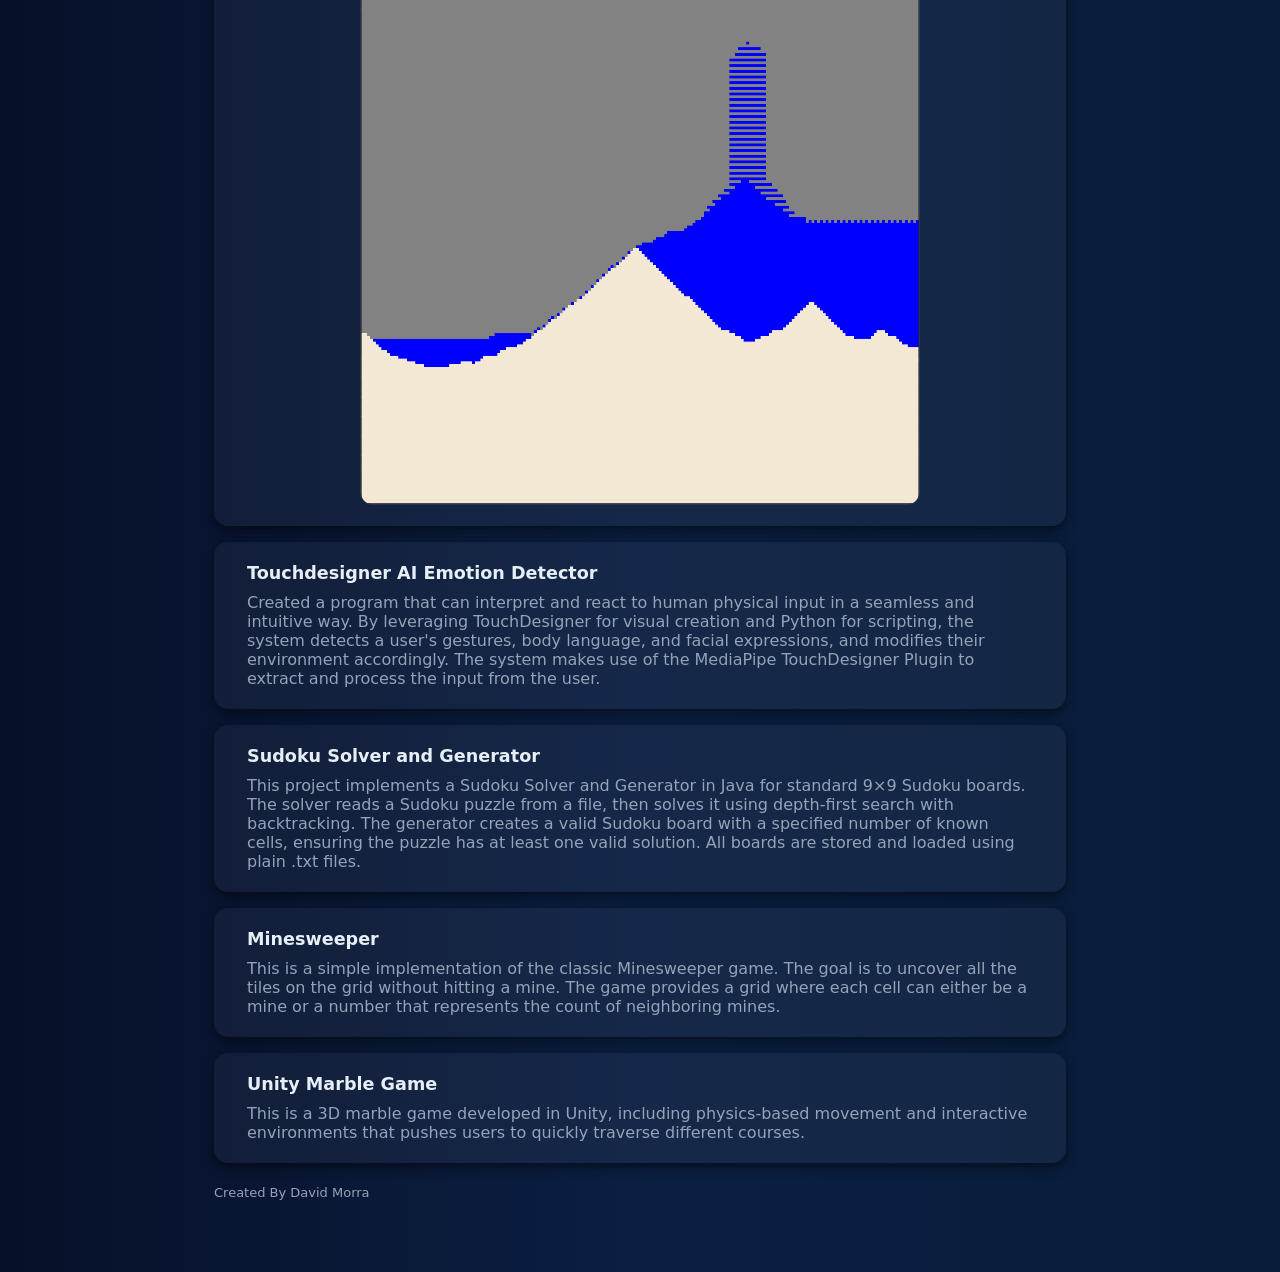
==== commit e51ee593: "Fix HTML encoding issues in projects.html" ====
--- a/projects.html
+++ b/projects.html
@@ -52,7 +52,7 @@
         <a href="" class="project-card-link">
           <article class="project-card">
             <h3>Inventory Management Website</h3>
-            <p>Full-stack web application using SQL database, designed to help businesses efficiently manage their inventory, customers, and agents. It provides features for inventory tracking, purchase management, and report generation to support informed business decision-making.</p>
+            <p>Full-stack web application backed with a SQL database, designed to help businesses efficiently manage their inventory, customers, and agents. It provides features for inventory tracking, purchase management, and sales reporting, all integrated to support business organization and decision making.</p>
             <img class="project-card-image" src="images/sd2.png" alt="Inventory Management screenshot">
           </article>
         </a>
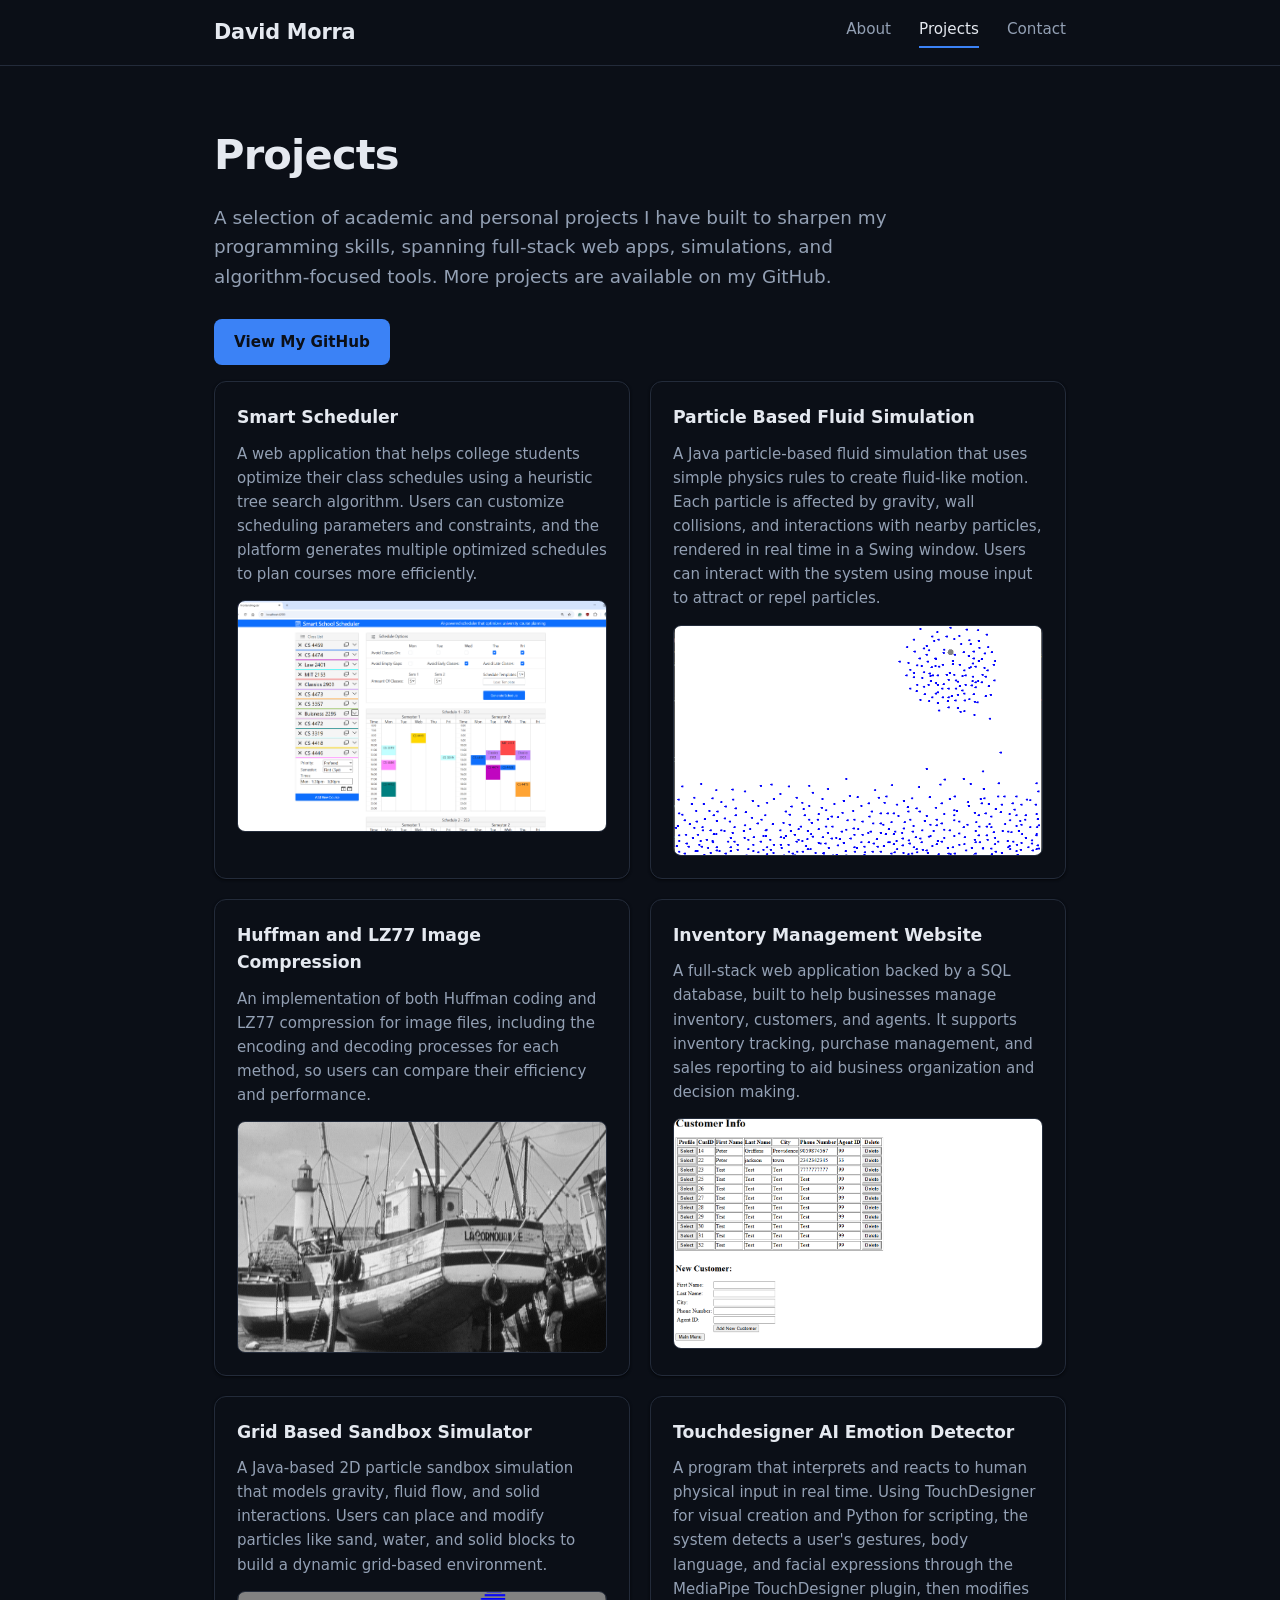
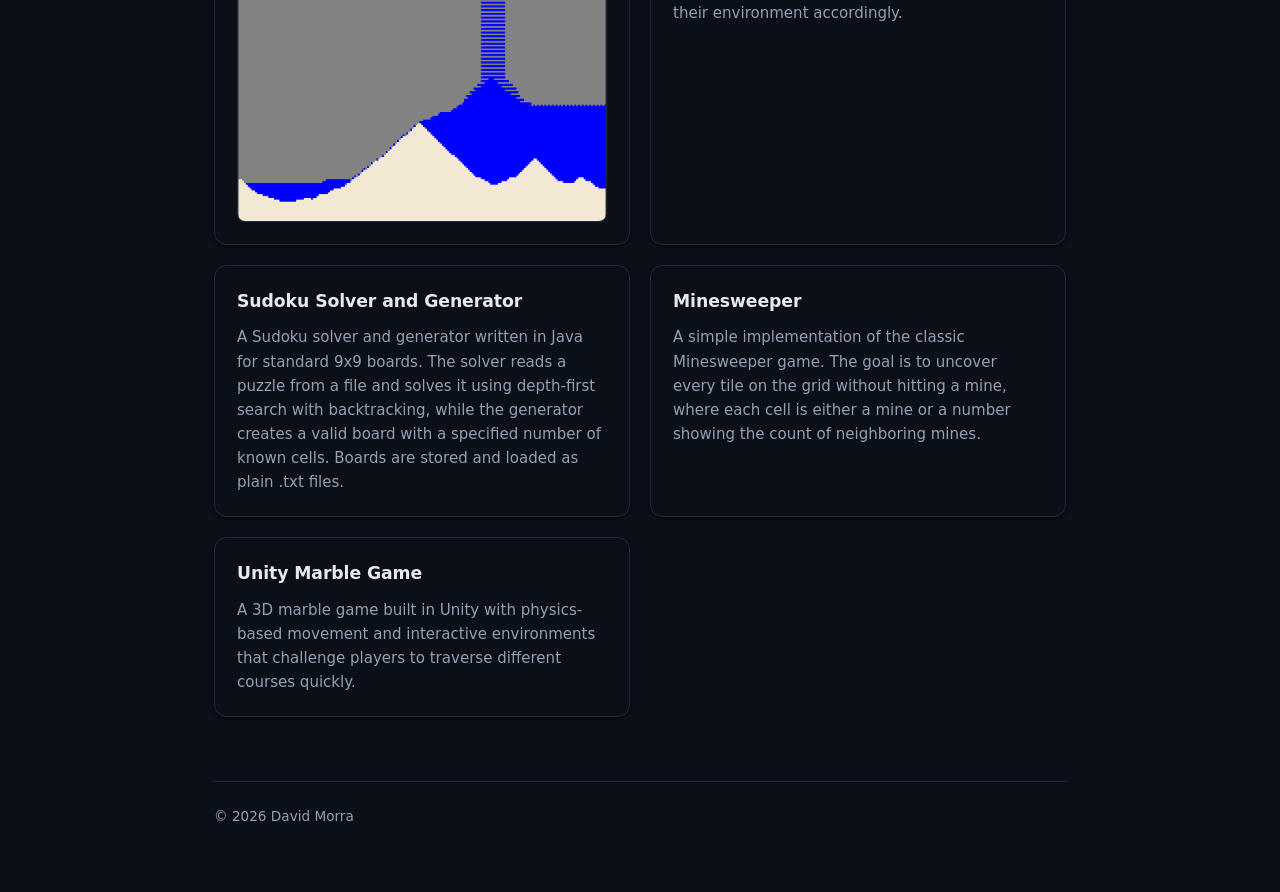
==== commit 83f54136: "Redesign entire website" ====
--- a/projects.html
+++ b/projects.html
@@ -1,98 +1,104 @@
-<!doctype html>
-<html lang="en">
-<head>
-  <meta charset="utf-8">
-  <meta name="viewport" content="width=device-width,initial-scale=1">
-  <title>David Morra — Projects</title>
-  <link rel="stylesheet" href="styles.css">
-</head>
-<body>
-  <div class="wrap">
-    <div class="topbar">
-      <div class="topbar-title">
-        <h1>Software Projects</h1>
-      </div>
-    </div>
-    <nav class="site-nav">
-      <a href="index.html">About Me</a>
-      <a href="projects.html">Projects</a>
-    </nav>
-
-    <main style="margin-top:18px">
-      <section class="card">
-        <h2>Technical Experience</h2>
-        <p>I'm a passionate coder, currently exploring and learning new projects to enhance my programming skills. This page and my GitHub are where I share my academic and personal projects. Take a look around and explore my projects!</p>
-      <div style="margin-top:18px;margin-bottom:20px;">
-          <a href="https://github.com/DaveMorra" style="background:var(--accent);color:#04202a;padding:10px 16px;border-radius:8px;text-decoration:none;font-weight:600;display:inline-block;transition:opacity .2s ease;" onmouseover="this.style.opacity='0.8'" onmouseout="this.style.opacity='1'">View My GitHub</a>
-        </div>
-      </section>
-
-      <section class="project-list">
-        <a href="" class="project-card-link">
-          <article class="project-card">
-            <h3>Smart Scheduler</h3>
-            <p>Developed a web application designed to help college students optimize their class schedules using a heuristic tree search algorithm. The platform allows users to customize scheduling parameters and constraints based on their needs. It then generates multiple optimized shedules, helping students plan courses more efficiently.</p>
-            <img class="project-card-image" src="images/sss3.png" alt="Smart Scheduler screenshot">
-          </article>
-        </a>
-        <a href="https://github.com/DaveMorra/Particle-Based-Fluid-Simulation" target="_blank" class="project-card-link">
-          <article class="project-card">
-            <h3>Particle Based Fluid Simulation</h3>
-            <p>This project is a Java particle-based fluid simulation that uses simple physics rules to create the appearance of fluid-like motion. Each particle is affected by forces such as gravity, collisions with walls, and interactions with nearby particles. The simulation runs in real time with rendering in a Swing window, providing smooth and visually appealing motion. Users can interact with the system using mouse input to attract or repel particles dynamically.</p>
-            <img class="project-card-image" src="images/pbfs1.png" alt="Particle Based Fluid Simulation screenshot">
-          </article>
-        </a>
-        <a href="https://github.com/DaveMorra/Huffman-And-Iz77-Image-Compression" target="_blank" class="project-card-link">
-          <article class="project-card">
-            <h3>Huffman and LZ77 Image Compression</h3>
-            <p>This project implements both Huffman coding and LZ77 compression algorithms to compress image files. The implementation includes the encoding and decoding processes for both methods, allowing users to compare the efficiency and performance of each technique.</p>
-            <img class="project-card-image" src="images/ca1.png" alt="Image compression screenshot">
-          </article>
-        </a>
-        <a href="" class="project-card-link">
-          <article class="project-card">
-            <h3>Inventory Management Website</h3>
-            <p>Full-stack web application backed with a SQL database, designed to help businesses efficiently manage their inventory, customers, and agents. It provides features for inventory tracking, purchase management, and sales reporting, all integrated to support business organization and decision making.</p>
-            <img class="project-card-image" src="images/sd2.png" alt="Inventory Management screenshot">
-          </article>
-        </a>
-        <a href="https://github.com/DaveMorra/Grid-Based-Sandbox-Simulator" target="_blank" class="project-card-link">
-          <article class="project-card">
-            <h3>Grid Based Sandbox Simulator</h3>
-            <p>A Java-based 2D particle sandbox simulation that models gravity, fluid flow, and solid interactions. Users can use the mouse to place and modify particles like sand, water, and solid blocks, creating a dynamic grid-based environment.</p>
-            <img class="project-card-image" src="images/sps1.png" alt="Grid Based Sandbox Simulator screenshot">
-          </article>
-        </a>
-                <a href="https://github.com/DaveMorra/Touchdesigner-AI-Emotion-Detector" target="_blank" class="project-card-link">
-          <article class="project-card">
-            <h3>Touchdesigner AI Emotion Detector</h3>
-            <p>Created a program that can interpret and react to human physical input in a seamless and intuitive way. By leveraging TouchDesigner for visual creation and Python for scripting, the system detects a user's gestures, body language, and facial expressions, and modifies their environment accordingly. The system makes use of the MediaPipe TouchDesigner Plugin to extract and process the input from the user.</p>
-          </article>
-        </a>
-                <a href="https://github.com/DaveMorra/Sudoku-Solver-And-Generator" target="_blank" class="project-card-link">
-          <article class="project-card">
-            <h3>Sudoku Solver and Generator</h3>
-            <p>This project implements a Sudoku Solver and Generator in Java for standard 9×9 Sudoku boards. The solver reads a Sudoku puzzle from a file, then solves it using depth-first search with backtracking. The generator creates a valid Sudoku board with a specified number of known cells, ensuring the puzzle has at least one valid solution. All boards are stored and loaded using plain .txt files.</p>
-          </article>
-        </a>
-                <a href="https://github.com/DaveMorra/Minesweeper" target="_blank" class="project-card-link">
-          <article class="project-card">
-            <h3>Minesweeper</h3>
-            <p>This is a simple implementation of the classic Minesweeper game. The goal is to uncover all the tiles on the grid without hitting a mine. The game provides a grid where each cell can either be a mine or a number that represents the count of neighboring mines.</p>
-          </article>
-        </a>
-          <a href="https://www.youtube.com/watch?v=tYbfSUVoG9Q" target="_blank" class="project-card-link">
-          <article class="project-card">
-            <h3>Unity Marble Game</h3>
-            <p>This is a 3D marble game developed in Unity, including physics-based movement and interactive environments that pushes users to quickly traverse different courses.</p>
-          </article>
-        </a>
-      </section>
-
-      <footer>
-        <div>Created By David Morra</div>
-      </footer>
-    </main>
-  </div>
-</body>
-</html>
+<!doctype html>
+<html lang="en">
+<head>
+  <meta charset="utf-8">
+  <meta name="viewport" content="width=device-width,initial-scale=1">
+  <meta name="description" content="A selection of academic and personal software projects by David Morra.">
+  <title>David Morra | Projects</title>
+  <link rel="stylesheet" href="styles.css">
+</head>
+<body>
+  <header class="site-header">
+    <div class="wrap header-inner">
+      <a href="index.html" class="logo">David Morra</a>
+      <nav class="site-nav">
+        <a href="index.html">About</a>
+        <a href="projects.html" class="active">Projects</a>
+        <a href="contact.html">Contact</a>
+      </nav>
+    </div>
+  </header>
+
+  <div class="wrap">
+    <main>
+      <section class="hero">
+        <h1>Projects</h1>
+        <p class="lead">A selection of academic and personal projects I have built to sharpen my programming skills, spanning full-stack web apps, simulations, and algorithm-focused tools. More projects are available on my GitHub.</p>
+        <div class="cta-row">
+          <a href="https://github.com/DaveMorra" class="btn btn-primary">View My GitHub</a>
+        </div>
+      </section>
+
+      <section class="project-list section">
+        <div class="project-card is-static">
+          <h3>Smart Scheduler</h3>
+          <p>A web application that helps college students optimize their class schedules using a heuristic tree search algorithm. Users can customize scheduling parameters and constraints, and the platform generates multiple optimized schedules to plan courses more efficiently.</p>
+          <img class="project-card-image" src="images/sss3.png" alt="Smart Scheduler screenshot">
+        </div>
+
+        <a href="https://github.com/DaveMorra/Particle-Based-Fluid-Simulation" target="_blank" class="project-card-link">
+          <article class="project-card">
+            <h3>Particle Based Fluid Simulation</h3>
+            <p>A Java particle-based fluid simulation that uses simple physics rules to create fluid-like motion. Each particle is affected by gravity, wall collisions, and interactions with nearby particles, rendered in real time in a Swing window. Users can interact with the system using mouse input to attract or repel particles.</p>
+            <img class="project-card-image" src="images/pbfs1.png" alt="Particle Based Fluid Simulation screenshot">
+          </article>
+        </a>
+
+        <a href="https://github.com/DaveMorra/Huffman-And-Iz77-Image-Compression" target="_blank" class="project-card-link">
+          <article class="project-card">
+            <h3>Huffman and LZ77 Image Compression</h3>
+            <p>An implementation of both Huffman coding and LZ77 compression for image files, including the encoding and decoding processes for each method, so users can compare their efficiency and performance.</p>
+            <img class="project-card-image" src="images/ca1.png" alt="Image compression screenshot">
+          </article>
+        </a>
+
+        <div class="project-card is-static">
+          <h3>Inventory Management Website</h3>
+          <p>A full-stack web application backed by a SQL database, built to help businesses manage inventory, customers, and agents. It supports inventory tracking, purchase management, and sales reporting to aid business organization and decision making.</p>
+          <img class="project-card-image" src="images/sd2.png" alt="Inventory Management screenshot">
+        </div>
+
+        <a href="https://github.com/DaveMorra/Grid-Based-Sandbox-Simulator" target="_blank" class="project-card-link">
+          <article class="project-card">
+            <h3>Grid Based Sandbox Simulator</h3>
+            <p>A Java-based 2D particle sandbox simulation that models gravity, fluid flow, and solid interactions. Users can place and modify particles like sand, water, and solid blocks to build a dynamic grid-based environment.</p>
+            <img class="project-card-image" src="images/sps1.png" alt="Grid Based Sandbox Simulator screenshot">
+          </article>
+        </a>
+
+        <a href="https://github.com/DaveMorra/Touchdesigner-AI-Emotion-Detector" target="_blank" class="project-card-link">
+          <article class="project-card">
+            <h3>Touchdesigner AI Emotion Detector</h3>
+            <p>A program that interprets and reacts to human physical input in real time. Using TouchDesigner for visual creation and Python for scripting, the system detects a user's gestures, body language, and facial expressions through the MediaPipe TouchDesigner plugin, then modifies their environment accordingly.</p>
+          </article>
+        </a>
+
+        <a href="https://github.com/DaveMorra/Sudoku-Solver-And-Generator" target="_blank" class="project-card-link">
+          <article class="project-card">
+            <h3>Sudoku Solver and Generator</h3>
+            <p>A Sudoku solver and generator written in Java for standard 9x9 boards. The solver reads a puzzle from a file and solves it using depth-first search with backtracking, while the generator creates a valid board with a specified number of known cells. Boards are stored and loaded as plain .txt files.</p>
+          </article>
+        </a>
+
+        <a href="https://github.com/DaveMorra/Minesweeper" target="_blank" class="project-card-link">
+          <article class="project-card">
+            <h3>Minesweeper</h3>
+            <p>A simple implementation of the classic Minesweeper game. The goal is to uncover every tile on the grid without hitting a mine, where each cell is either a mine or a number showing the count of neighboring mines.</p>
+          </article>
+        </a>
+
+        <a href="https://www.youtube.com/watch?v=tYbfSUVoG9Q" target="_blank" class="project-card-link">
+          <article class="project-card">
+            <h3>Unity Marble Game</h3>
+            <p>A 3D marble game built in Unity with physics-based movement and interactive environments that challenge players to traverse different courses quickly.</p>
+          </article>
+        </a>
+      </section>
+
+      <footer>
+        <div>© 2026 David Morra</div>
+      </footer>
+    </main>
+  </div>
+</body>
+</html>
--- a/styles.css
+++ b/styles.css
@@ -1,66 +1,104 @@
-:root{--bg:#0f1724;--card:#0b1220;--accent:#06b6d4;--muted:#94a3b8;color-scheme:dark}
-*{box-sizing:border-box}
-html{min-height:100%}
-body{min-height:100vh;margin:0;font-family:Inter,Segoe UI,Roboto,system-ui,-apple-system,Arial;background:linear-gradient(270deg,#071028 0%,#0b1f42 25%,#081d3a 50%,#0b1f42 75%,#071028 100%);background-size:200% 200%;-webkit-animation:AnimationName 30s ease infinite;-moz-animation:AnimationName 30s ease infinite;animation:AnimationName 30s ease infinite;color:#e6eef6;overflow-x:hidden}
-.wrap{max-width:900px;margin:48px auto;padding:24px}
-header{display:flex;align-items:center;justify-content:space-between;gap:1rem;flex-wrap:wrap}
-.topbar{display:flex;align-items:center;justify-content:space-between;gap:1rem;padding-bottom:12px;border-bottom:1px solid rgba(255,255,255,.08)}
-.topbar + .site-nav{margin-top:6px}
-.topbar-title{display:flex;align-items:flex-end;gap:0.75rem}
-.topbar-title h1{margin:0;font-weight:700;font-size:2.8rem}
-.header-right{display:flex;align-items:center;gap:1rem}
-.site-nav{display:flex;gap:16px}
-.site-nav a{color:#cfeff6;text-decoration:none;font-weight:500;transition:color .2s ease}
-.site-nav a:hover{color:var(--accent)}
-p.lead{color:var(--muted);margin:0}
-.card{background:rgba(255,255,255,0.03);padding:18px 34px;border-radius:12px;box-shadow:0 6px 18px rgba(2,6,23,.6)}
-.project-list{display:grid;gap:16px;margin-top:14px}
-.project-card-link{text-decoration:none;color:inherit;display:block}
-.project-card{background:rgba(255,255,255,0.04);padding:20px 32px;border-radius:14px;border:1px solid rgba(255, 255, 255, 0.0);box-shadow:0 4px 12px rgba(0,0,0,.55);transition:transform .2s ease,box-shadow .2s ease;cursor:pointer}
-.project-card-image{display:block;width:100%;max-width:560px;height:auto;margin:16px auto 0 auto;border-radius:12px;border:1px solid rgba(255,255,255,.08)}
-.project-card-link:hover .project-card{transform:translateY(-2px);box-shadow:0 14px 30px rgba(0,0,0,.45)}
-.project-card h3{margin:0 0 10px;font-size:1.1rem}
-.project-card p{margin:0;color:var(--muted)}
-pre{white-space:pre-wrap;font-size:13px;color:#cfeff6}
-.btn{background:var(--accent);color:#04202a;padding:8px 12px;border-radius:8px;border:none;cursor:pointer}
-footer{margin-top:22px;color:var(--muted);font-size:13px}
-project-card-image{max-width:468px}
-@media (max-width:768px){
-  .wrap{max-width:100%;margin:20px auto;padding:16px}
-  .topbar{flex-direction:column;align-items:flex-start;gap:1rem}
-  .topbar-title{width:100%}
-  .topbar-title h1{font-size:2.4rem}
-  .site-nav{gap:12px}
-  .page-intro{margin-top:12px}
-  .card{padding:18px 20px}
-  .project-card{padding:16px 20px}
-  p.lead{font-size:0.95rem}
-  h2{font-size:1.5rem}
-}
-
-@media (max-width:480px){
-  .wrap{padding:12px}
-  .topbar-title h1{font-size:2rem}
-  .site-nav{gap:10px}
-  .site-nav a{font-size:0.9rem}
-  .card{padding:14px 16px}
-  .project-card{padding:14px 16px}
-  p{font-size:0.95rem}
-  footer{font-size:12px}
-}
-
-@-webkit-keyframes AnimationName {
-    0%{background-position:0% 50%}
-    50%{background-position:100% 50%}
-    100%{background-position:0% 50%}
-}
-@-moz-keyframes AnimationName {
-    0%{background-position:0% 50%}
-    50%{background-position:100% 50%}
-    100%{background-position:0% 50%}
-}
-@keyframes AnimationName {
-    0%{background-position:0% 50%}
-    50%{background-position:100% 50%}
-    100%{background-position:0% 50%}
-}
+:root{
+  --bg:#0b0f17;
+  --bg-alt:#141a26;
+  --text:#e5e9f0;
+  --muted:#93a0b4;
+  --accent:#3b82f6;
+  --accent-dark:#60a5fa;
+  --accent-contrast:#0b0f17;
+  --border:#232b3a;
+  --shadow:0 1px 3px rgba(0,0,0,.35),0 1px 2px rgba(0,0,0,.3);
+  --shadow-hover:0 10px 24px rgba(0,0,0,.45),0 2px 6px rgba(0,0,0,.35);
+  color-scheme:dark;
+}
+*{box-sizing:border-box}
+html{min-height:100%}
+body{
+  min-height:100vh;
+  margin:0;
+  font-family:Inter,"Segoe UI",Roboto,system-ui,-apple-system,Arial,sans-serif;
+  background:var(--bg);
+  color:var(--text);
+  line-height:1.6;
+}
+a{color:var(--accent)}
+.wrap{max-width:900px;margin:0 auto;padding:0 24px}
+
+/* Header */
+.site-header{border-bottom:1px solid var(--border);background:var(--bg)}
+.header-inner{display:flex;align-items:center;justify-content:space-between;gap:1rem;padding-block:16px}
+.logo{font-weight:700;font-size:1.3rem;color:var(--text);text-decoration:none;letter-spacing:-.01em}
+.site-nav{display:flex;gap:28px}
+.site-nav a{color:var(--muted);text-decoration:none;font-weight:500;font-size:.95rem;padding-bottom:4px;border-bottom:2px solid transparent;transition:color .15s ease,border-color .15s ease}
+.site-nav a:hover{color:var(--text)}
+.site-nav a.active{color:var(--text);border-bottom-color:var(--accent)}
+
+main{padding:56px 0 40px}
+
+/* Hero */
+.hero{padding-bottom:8px}
+.eyebrow{margin:0 0 8px;color:var(--accent);font-weight:600;font-size:.9rem;text-transform:uppercase;letter-spacing:.06em}
+.hero h1{margin:0 0 14px;font-size:2.6rem;font-weight:700;letter-spacing:-.02em}
+.hero .lead{margin:0 0 28px;color:var(--muted);font-size:1.15rem;max-width:60ch}
+
+/* Buttons */
+.cta-row{display:flex;gap:12px;flex-wrap:wrap}
+.btn{display:inline-block;padding:11px 20px;border-radius:8px;font-weight:600;font-size:.95rem;text-decoration:none;transition:background .15s ease,border-color .15s ease,color .15s ease}
+.btn-primary{background:var(--accent);color:var(--accent-contrast)}
+.btn-primary:hover{background:var(--accent-dark)}
+.btn-secondary{background:transparent;color:var(--text);border:1px solid var(--border)}
+.btn-secondary:hover{border-color:var(--accent);color:var(--accent)}
+
+/* Sections */
+.section{margin-top:48px}
+.section h2{margin:0 0 16px;font-size:1.4rem;font-weight:700;letter-spacing:-.01em}
+.section p{margin:0 0 14px;color:var(--text)}
+.section p:last-child{margin-bottom:0}
+
+/* Skills tags */
+.skill-group{margin-top:20px}
+.skill-group:first-child{margin-top:0}
+.skill-group h3{margin:0 0 10px;font-size:.85rem;font-weight:600;color:var(--muted);text-transform:uppercase;letter-spacing:.05em}
+.tag-list{list-style:none;display:flex;flex-wrap:wrap;gap:10px;margin:0;padding:0}
+.tag-list li{background:var(--bg-alt);border:1px solid var(--border);color:var(--text);padding:7px 14px;border-radius:999px;font-size:.9rem;font-weight:500}
+
+/* Contact list */
+.contact-list{list-style:none;margin:0;padding:0;display:flex;flex-direction:column;gap:10px}
+.contact-list li{display:flex;gap:8px;font-size:.98rem}
+.contact-list .label{color:var(--muted);min-width:88px}
+.contact-list a{text-decoration:none;font-weight:500}
+.contact-list a:hover{text-decoration:underline}
+
+/* Projects intro */
+.page-intro{margin:0 0 16px;color:var(--muted);max-width:65ch}
+
+/* Project grid */
+.project-list{display:grid;grid-template-columns:repeat(auto-fill,minmax(320px,1fr));gap:20px;margin-top:8px}
+.project-card-link{text-decoration:none;color:inherit;display:block}
+.project-card{background:var(--bg);border:1px solid var(--border);border-radius:12px;padding:22px;box-shadow:var(--shadow);height:100%;transition:box-shadow .15s ease,transform .15s ease,border-color .15s ease}
+.project-card-link:hover .project-card{box-shadow:var(--shadow-hover);transform:translateY(-2px);border-color:#324158}
+.project-card.is-static{cursor:default}
+.project-card h3{margin:0 0 10px;font-size:1.08rem;font-weight:700;letter-spacing:-.005em}
+.project-card p{margin:0;color:var(--muted);font-size:.94rem}
+.project-card-image{display:block;width:100%;aspect-ratio:16/10;object-fit:cover;margin-top:14px;border-radius:8px;border:1px solid var(--border)}
+
+footer{margin-top:64px;padding:24px 0;border-top:1px solid var(--border);color:var(--muted);font-size:.85rem}
+
+@media (max-width:768px){
+  .wrap{padding:0 20px}
+  .hero h1{font-size:2.1rem}
+  .hero .lead{font-size:1.05rem}
+  .header-inner{padding-block:12px}
+  .logo{font-size:1.1rem}
+  .site-nav{gap:16px}
+  .site-nav a{font-size:.88rem}
+  main{padding:36px 0 32px}
+  .section{margin-top:36px}
+  .project-list{grid-template-columns:1fr}
+}
+
+@media (max-width:360px){
+  .logo{font-size:1rem}
+  .site-nav{gap:10px}
+  .site-nav a{font-size:.82rem}
+}
